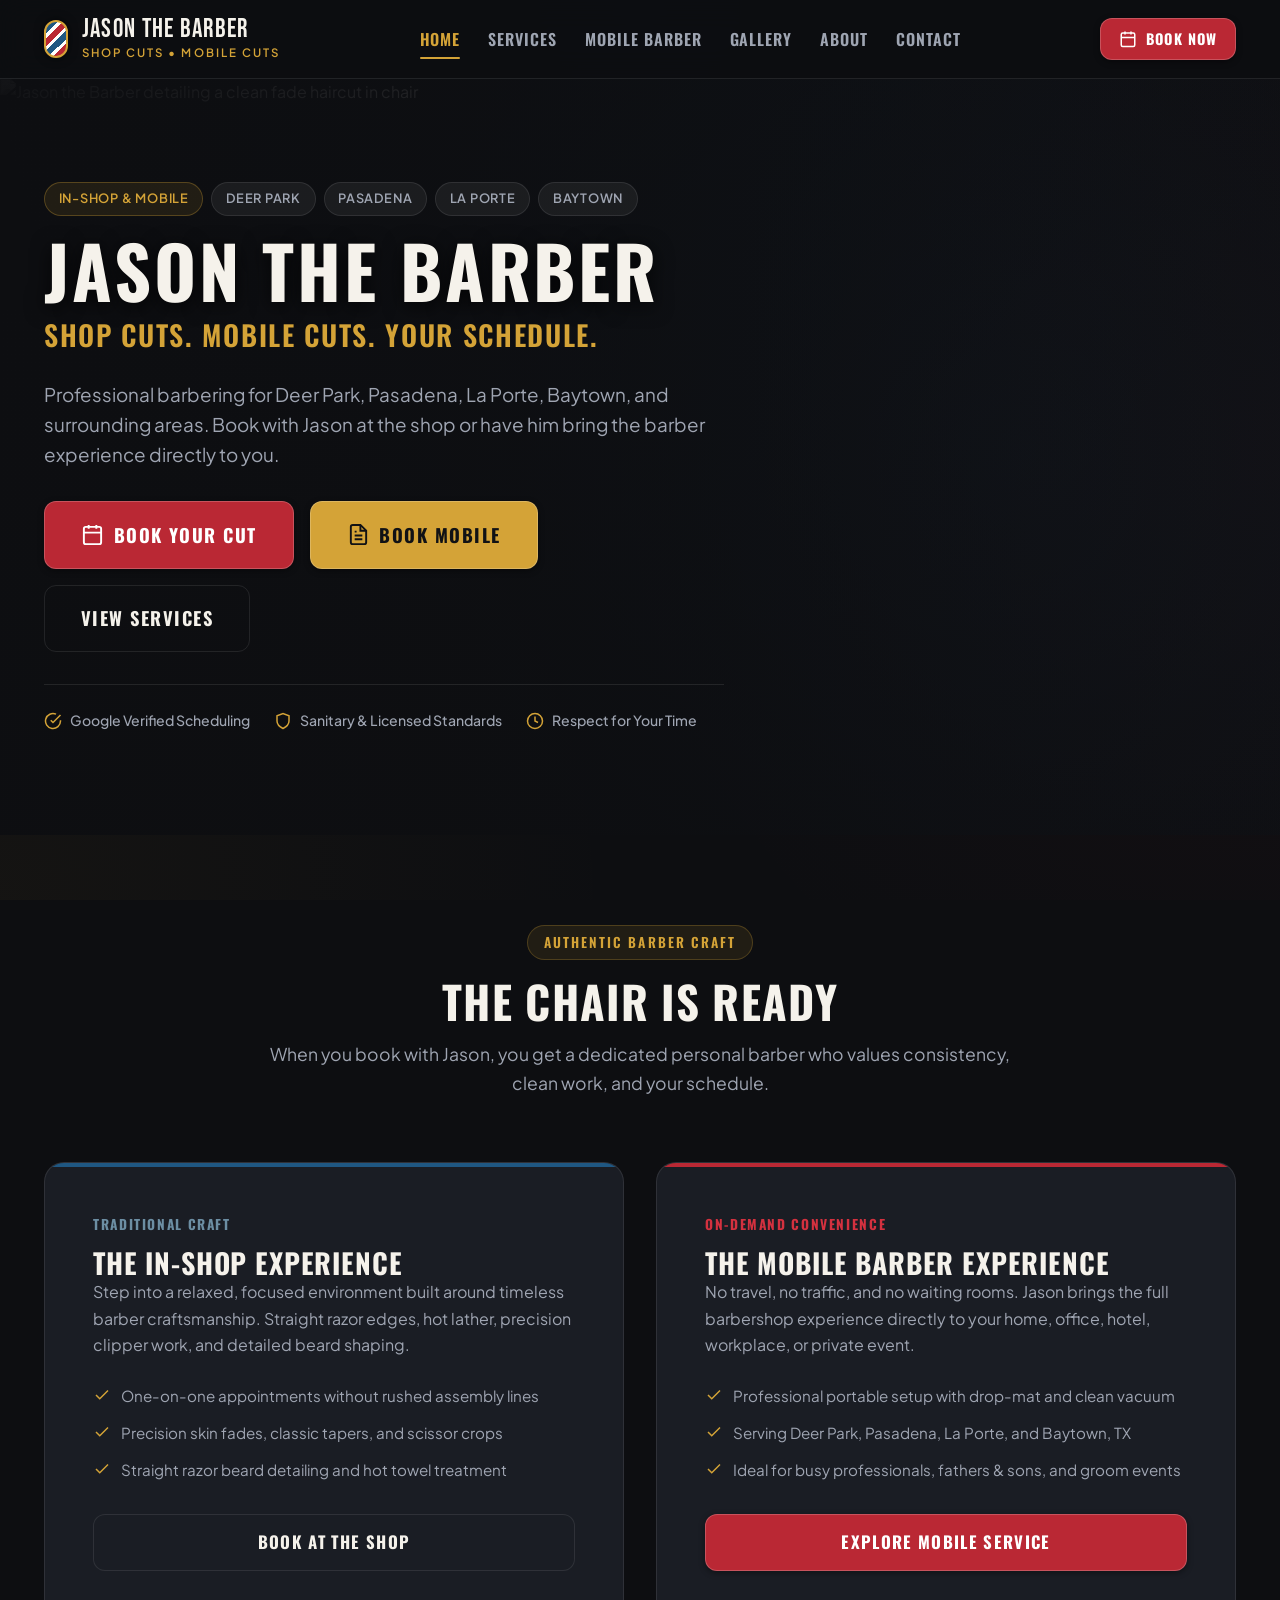
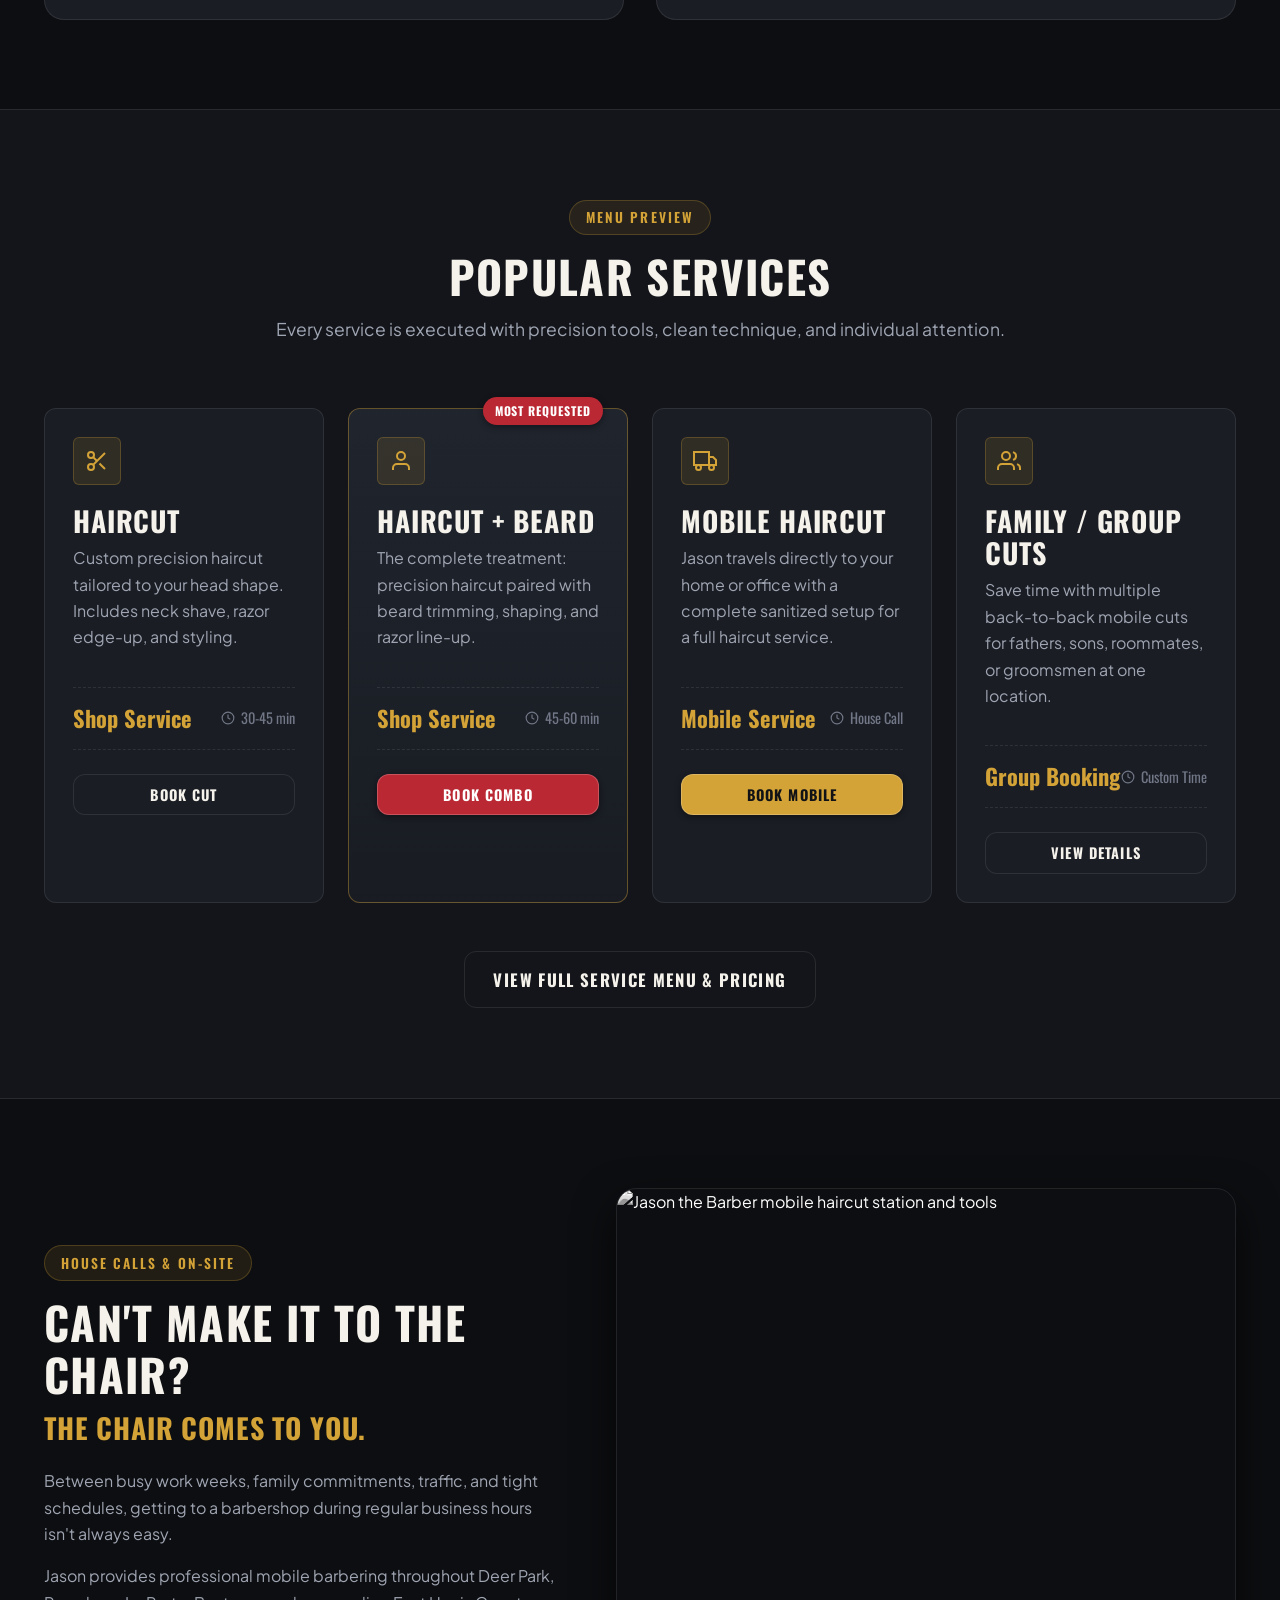
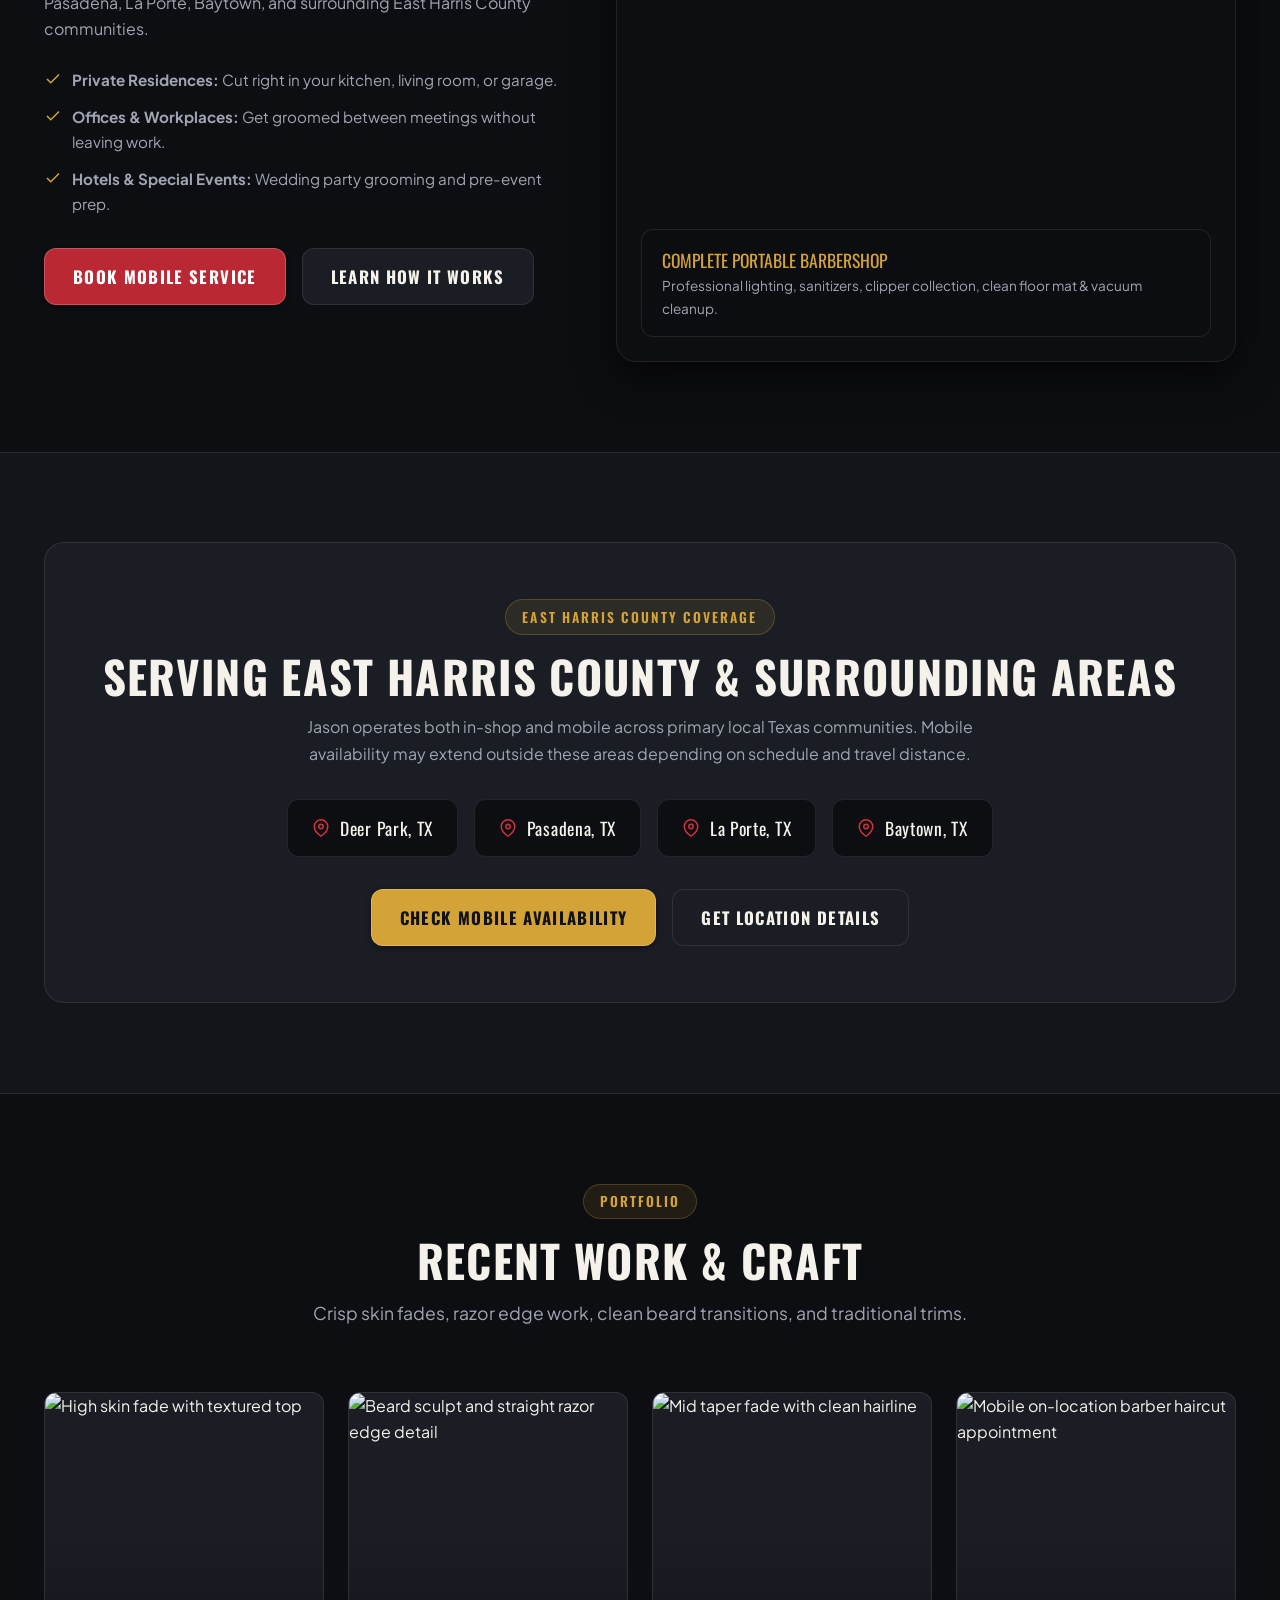
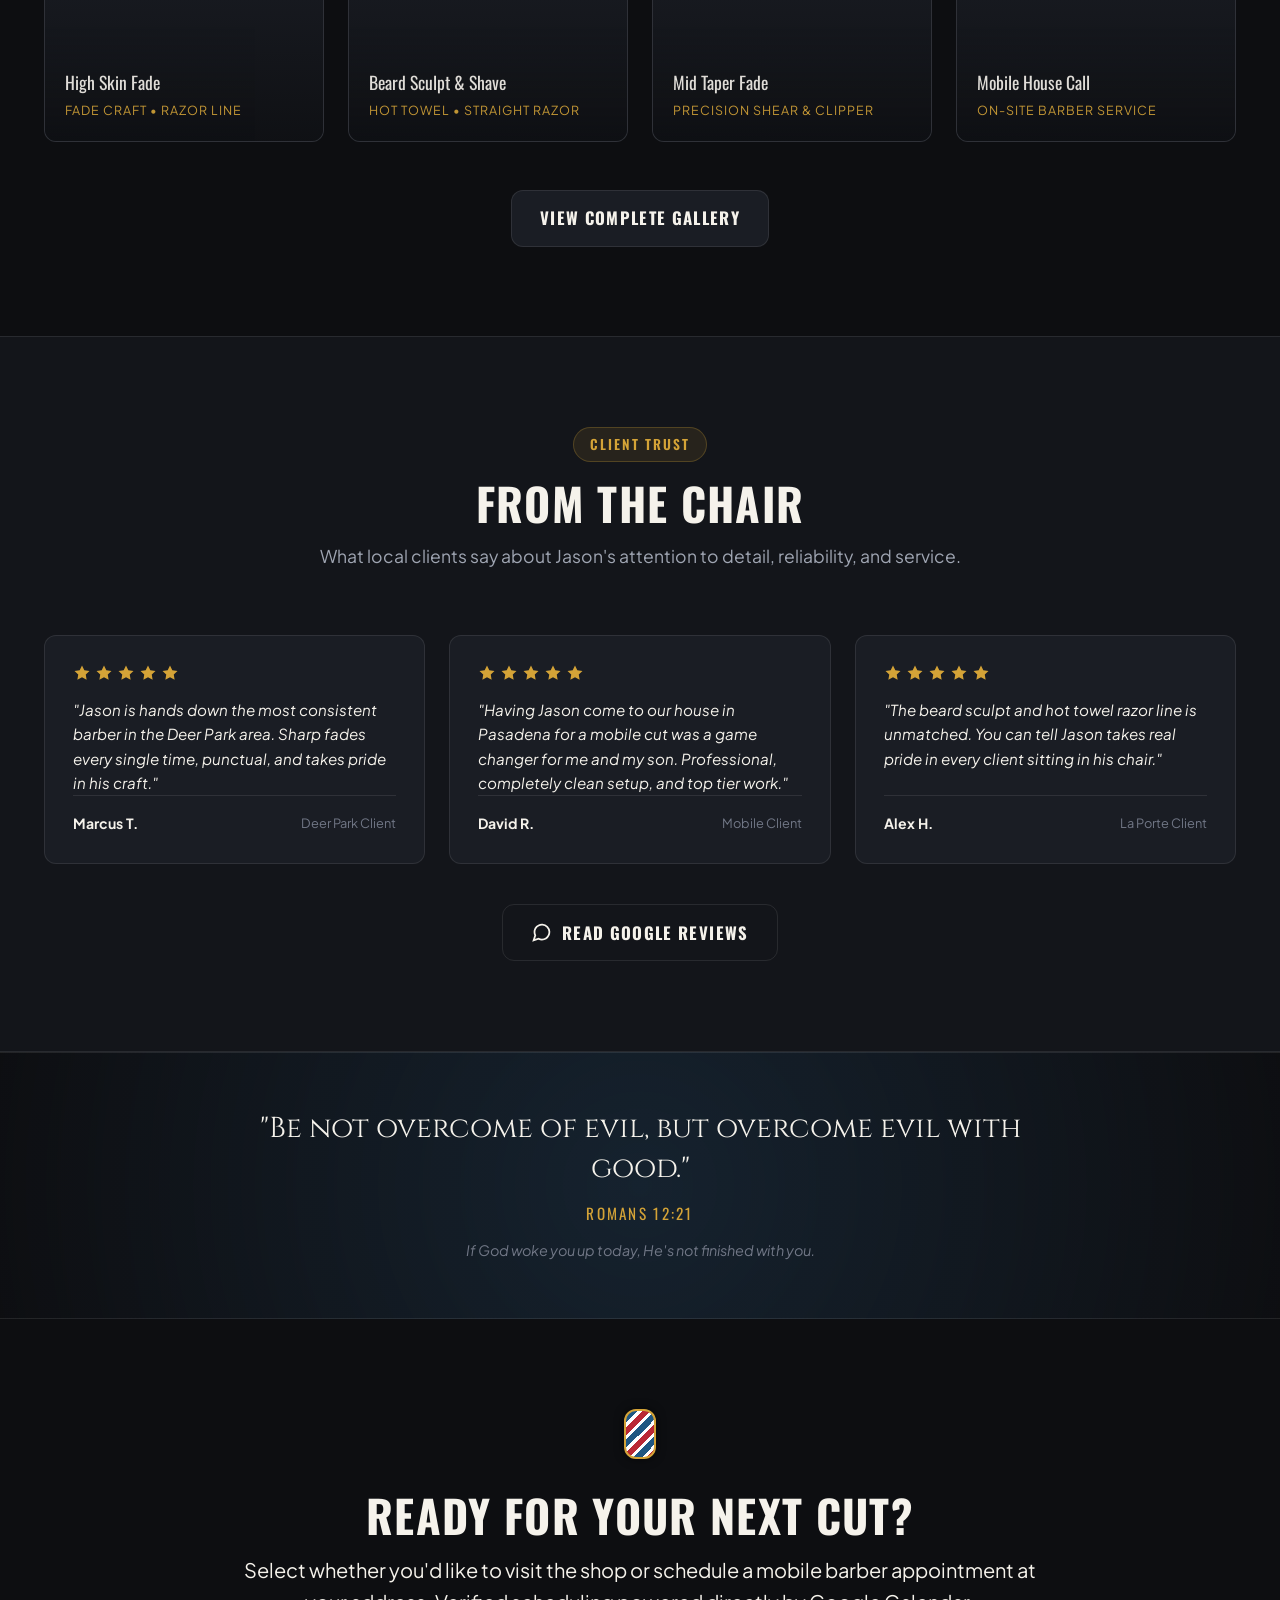
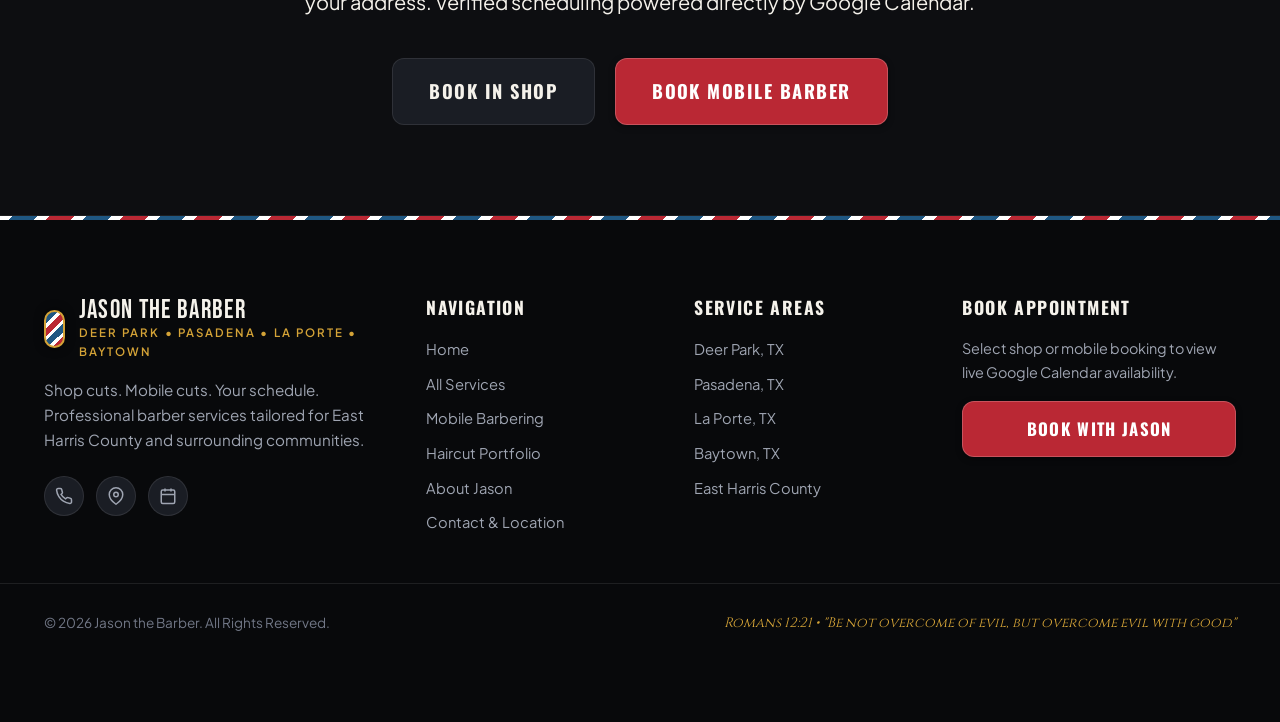
==== index.html @ 331e434e "feat: initialize project structure - Set up React with Vite and TypeScript - Add Tailwind CSS integr" ====
<!DOCTYPE html>
<html lang="en">
<head>
  <meta charset="UTF-8">
  <meta name="viewport" content="width=device-width, initial-scale=1.0">
  <title>Jason the Barber | Shop Cuts & Mobile Barber in Deer Park, Pasadena, La Porte & Baytown TX</title>
  <meta name="description" content="Professional shop cuts and mobile barber house calls by Jason the Barber. Serving Deer Park, Pasadena, La Porte, Baytown, and East Harris County. Book directly via Google Calendar.">
  <link rel="canonical" href="https://jasonthebarbertx.com/">
  
  <!-- Open Graph / Social -->
  <meta property="og:type" content="website">
  <meta property="og:url" content="https://jasonthebarbertx.com/">
  <meta property="og:title" content="Jason the Barber | Shop Cuts & Mobile Barber Services">
  <meta property="og:description" content="Professional in-shop and mobile barber services for Deer Park, Pasadena, La Porte, and Baytown, Texas. Book your cut today.">
  <meta property="og:image" content="https://images.unsplash.com/photo-1503951914875-452162b0f3f1?q=80&w=1200&auto=format&fit=crop">
  <meta name="twitter:card" content="summary_large_image">

  <!-- Google Fonts -->
  <link rel="preconnect" href="https://fonts.googleapis.com">
  <link rel="preconnect" href="https://fonts.gstatic.com" crossorigin>
  <link href="https://fonts.googleapis.com/css2?family=Bebas+Neue&family=Cinzel:wght@500;700&family=Oswald:wght@500;600;700&family=Plus+Jakarta+Sans:wght@400;500;600;700&display=swap" rel="stylesheet">
  
  <!-- Stylesheets -->
  <link rel="stylesheet" href="./assets/css/styles.css">

  <!-- Schema.org Structured Data -->
  <script type="application/ld+json">
  {
    "@context": "https://schema.org",
    "@type": "HairSalon",
    "name": "Jason the Barber",
    "image": "https://images.unsplash.com/photo-1503951914875-452162b0f3f1?q=80&w=1200&auto=format&fit=crop",
    "description": "Professional in-shop and mobile barber services for Deer Park, Pasadena, La Porte, Baytown, and surrounding East Harris County areas.",
    "priceRange": "$$",
    "areaServed": [
      {
        "@type": "City",
        "name": "Deer Park",
        "sameAs": "https://en.wikipedia.org/wiki/Deer_Park,_Texas"
      },
      {
        "@type": "City",
        "name": "Pasadena",
        "sameAs": "https://en.wikipedia.org/wiki/Pasadena,_Texas"
      },
      {
        "@type": "City",
        "name": "La Porte",
        "sameAs": "https://en.wikipedia.org/wiki/La_Porte,_Texas"
      },
      {
        "@type": "City",
        "name": "Baytown",
        "sameAs": "https://en.wikipedia.org/wiki/Baytown,_Texas"
      }
    ],
    "hasOfferCatalog": {
      "@type": "OfferCatalog",
      "name": "Barber Services",
      "itemListElement": [
        {
          "@type": "Offer",
          "itemOffered": {
            "@type": "Service",
            "name": "Men's Haircut",
            "description": "Custom precision haircut, razor edge-up, and styling."
          }
        },
        {
          "@type": "Offer",
          "itemOffered": {
            "@type": "Service",
            "name": "Haircut and Beard Sculpt",
            "description": "Full haircut combined with precision beard shaping and hot towel razor finish."
          }
        },
        {
          "@type": "Offer",
          "itemOffered": {
            "@type": "Service",
            "name": "Mobile Barber House Call",
            "description": "Full-service on-location barber service at your home, office, hotel, or workplace in Deer Park, Pasadena, La Porte, or Baytown."
          }
        }
      ]
    }
  }
  </script>
</head>
<body>

  <!-- Site Header -->
  <header class="site-header" id="siteHeader">
    <div class="container nav-container">
      <a href="./" class="brand-logo" id="homeBrandLogo">
        <div class="barber-pole-icon" aria-hidden="true"></div>
        <div class="brand-logo-text">
          <span class="brand-name">JASON THE BARBER</span>
          <span class="brand-tagline">SHOP CUTS • MOBILE CUTS</span>
        </div>
      </a>

      <nav class="nav-menu" aria-label="Main Navigation">
        <a href="./" class="nav-link active">Home</a>
        <a href="./services/" class="nav-link">Services</a>
        <a href="./mobile-barber/" class="nav-link">Mobile Barber</a>
        <a href="./gallery/" class="nav-link">Gallery</a>
        <a href="./about/" class="nav-link">About</a>
        <a href="./contact/" class="nav-link">Contact</a>
      </nav>

      <div class="nav-actions">
        <a href="./book/" class="btn btn-primary btn-sm btn-header-cta" id="headerBookNavBtn">
          <svg class="btn-icon" viewBox="0 0 24 24" fill="none" stroke="currentColor" stroke-width="2"><rect x="3" y="4" width="18" height="18" rx="2" ry="2"></rect><line x1="16" y1="2" x2="16" y2="6"></line><line x1="8" y1="2" x2="8" y2="6"></line><line x1="3" y1="10" x2="21" y2="10"></line></svg>
          BOOK NOW
        </a>
        <button class="mobile-menu-toggle" id="mobileMenuToggle" aria-label="Toggle navigation menu" aria-expanded="false">
          <svg viewBox="0 0 24 24" fill="none" stroke="currentColor" stroke-width="2"><line x1="3" y1="12" x2="21" y2="12"></line><line x1="3" y1="6" x2="21" y2="6"></line><line x1="3" y1="18" x2="21" y2="18"></line></svg>
        </button>
      </div>
    </div>
  </header>

  <!-- Mobile Drawer -->
  <div class="mobile-nav-drawer" id="mobileNavDrawer" aria-label="Mobile Navigation">
    <a href="./" class="mobile-nav-link active">Home</a>
    <a href="./services/" class="mobile-nav-link">Services</a>
    <a href="./mobile-barber/" class="mobile-nav-link">Mobile Barber</a>
    <a href="./gallery/" class="mobile-nav-link">Gallery</a>
    <a href="./about/" class="mobile-nav-link">About</a>
    <a href="./contact/" class="mobile-nav-link">Contact</a>
    <div style="margin-top: 1.5rem; display: flex; flex-direction: column; gap: 0.75rem;">
      <a href="./book/" class="btn btn-primary btn-block">BOOK SHOP CUT</a>
      <a href="./book/#mobile" class="btn btn-gold btn-block">BOOK MOBILE BARBER</a>
    </div>
  </div>

  <!-- Sticky Mobile Conversion Bar -->
  <div class="mobile-conversion-bar" id="mobileConversionBar" aria-label="Quick Actions">
    <div class="mobile-conversion-grid">
      <a href="./contact/" class="mobile-bar-btn" id="mobileBarCallBtn">
        <svg viewBox="0 0 24 24" fill="none" stroke="currentColor" stroke-width="2"><path d="M22 16.92v3a2 2 0 0 1-2.18 2 19.79 19.79 0 0 1-8.63-3.07 19.5 19.5 0 0 1-6-6 19.79 19.79 0 0 1-3.07-8.67A2 2 0 0 1 4.11 2h3a2 2 0 0 1 2 1.72 12.84 12.84 0 0 0 .7 2.81 2 2 0 0 1-.45 2.11L8.09 9.91a16 16 0 0 0 6 6l1.27-1.27a2 2 0 0 1 2.11-.45 12.84 12.84 0 0 0 2.81.7A2 2 0 0 1 22 16.92z"></path></svg>
        CALL
      </a>
      <a href="./contact/#directions" class="mobile-bar-btn" id="mobileBarDirectionsBtn">
        <svg viewBox="0 0 24 24" fill="none" stroke="currentColor" stroke-width="2"><polygon points="3 11 22 2 13 21 11 13 3 11"></polygon></svg>
        DIRECTIONS
      </a>
      <a href="./book/" class="mobile-bar-btn btn-book-action" id="mobileBarBookBtn">
        <svg viewBox="0 0 24 24" fill="none" stroke="currentColor" stroke-width="2"><rect x="3" y="4" width="18" height="18" rx="2" ry="2"></rect><line x1="16" y1="2" x2="16" y2="6"></line><line x1="8" y1="2" x2="8" y2="6"></line><line x1="3" y1="10" x2="21" y2="10"></line></svg>
        BOOK NOW
      </a>
    </div>
  </div>

  <main>
    <!-- Hero Section -->
    <section class="hero" id="heroSection">
      <div class="hero-bg-overlay"></div>
      <img src="https://images.unsplash.com/photo-1503951914875-452162b0f3f1?q=80&w=1600&auto=format&fit=crop" 
           alt="Jason the Barber detailing a clean fade haircut in chair" 
           class="hero-bg-image"
           referrerPolicy="no-referrer">
      
      <div class="container">
        <div class="hero-content">
          <div class="hero-service-tags">
            <span class="hero-pill highlight">In-Shop & Mobile</span>
            <span class="hero-pill">Deer Park</span>
            <span class="hero-pill">Pasadena</span>
            <span class="hero-pill">La Porte</span>
            <span class="hero-pill">Baytown</span>
          </div>

          <h1 class="hero-title">JASON THE BARBER</h1>
          <div class="hero-subtitle">Shop Cuts. Mobile Cuts. Your Schedule.</div>
          
          <p class="hero-body">
            Professional barbering for Deer Park, Pasadena, La Porte, Baytown, and surrounding areas. Book with Jason at the shop or have him bring the barber experience directly to you.
          </p>

          <div class="hero-actions">
            <a href="./book/" class="btn btn-primary btn-lg" id="heroPrimaryBookBtn">
              <svg class="btn-icon" viewBox="0 0 24 24" fill="none" stroke="currentColor" stroke-width="2"><rect x="3" y="4" width="18" height="18" rx="2" ry="2"></rect><line x1="16" y1="2" x2="16" y2="6"></line><line x1="8" y1="2" x2="8" y2="6"></line><line x1="3" y1="10" x2="21" y2="10"></line></svg>
              BOOK YOUR CUT
            </a>
            <a href="./book/#mobile" class="btn btn-gold btn-lg" id="heroMobileBookBtn">
              <svg class="btn-icon" viewBox="0 0 24 24" fill="none" stroke="currentColor" stroke-width="2"><path d="M14 2H6a2 2 0 0 0-2 2v16a2 2 0 0 0 2 2h12a2 2 0 0 0 2-2V8z"></path><polyline points="14 2 14 8 20 8"></polyline><line x1="16" y1="13" x2="8" y2="13"></line><line x1="16" y1="17" x2="8" y2="17"></line><polyline points="10 9 9 9 8 9"></polyline></svg>
              BOOK MOBILE
            </a>
            <a href="./services/" class="btn btn-outline btn-lg" id="heroViewServicesBtn">
              VIEW SERVICES
            </a>
          </div>

          <div class="hero-trust-points">
            <div class="trust-item">
              <svg viewBox="0 0 24 24" fill="none" stroke="currentColor" stroke-width="2"><path d="M22 11.08V12a10 10 0 1 1-5.93-9.14"></path><polyline points="22 4 12 14.01 9 11.01"></polyline></svg>
              <span>Google Verified Scheduling</span>
            </div>
            <div class="trust-item">
              <svg viewBox="0 0 24 24" fill="none" stroke="currentColor" stroke-width="2"><path d="M12 22s8-4 8-10V5l-8-3-8 3v7c0 6 8 10 8 10z"></path></svg>
              <span>Sanitary & Licensed Standards</span>
            </div>
            <div class="trust-item">
              <svg viewBox="0 0 24 24" fill="none" stroke="currentColor" stroke-width="2"><circle cx="12" cy="12" r="10"></circle><polyline points="12 6 12 12 16 14"></polyline></svg>
              <span>Respect for Your Time</span>
            </div>
          </div>
        </div>
      </div>
    </section>

    <!-- Intro: The Chair Is Ready -->
    <section class="section" id="introSection">
      <div class="container">
        <div class="section-header">
          <div class="section-badge">Authentic Barber Craft</div>
          <h2>THE CHAIR IS READY</h2>
          <p class="section-subtitle">
            When you book with Jason, you get a dedicated personal barber who values consistency, clean work, and your schedule.
          </p>
        </div>

        <div class="dual-feature-grid">
          <!-- Shop Box -->
          <div class="feature-box shop-box" id="shopExperienceCard">
            <div>
              <span class="feature-tag">Traditional Craft</span>
              <h3>THE IN-SHOP EXPERIENCE</h3>
              <p>
                Step into a relaxed, focused environment built around timeless barber craftsmanship. Straight razor edges, hot lather, precision clipper work, and detailed beard shaping.
              </p>
              <div class="feature-list">
                <div class="feature-list-item">
                  <svg viewBox="0 0 24 24" fill="none" stroke="currentColor" stroke-width="2"><polyline points="20 6 9 17 4 12"></polyline></svg>
                  <span>One-on-one appointments without rushed assembly lines</span>
                </div>
                <div class="feature-list-item">
                  <svg viewBox="0 0 24 24" fill="none" stroke="currentColor" stroke-width="2"><polyline points="20 6 9 17 4 12"></polyline></svg>
                  <span>Precision skin fades, classic tapers, and scissor crops</span>
                </div>
                <div class="feature-list-item">
                  <svg viewBox="0 0 24 24" fill="none" stroke="currentColor" stroke-width="2"><polyline points="20 6 9 17 4 12"></polyline></svg>
                  <span>Straight razor beard detailing and hot towel treatment</span>
                </div>
              </div>
            </div>
            <a href="./book/#shop" class="btn btn-secondary btn-block">BOOK AT THE SHOP</a>
          </div>

          <!-- Mobile Box -->
          <div class="feature-box mobile-box" id="mobileExperienceCard">
            <div>
              <span class="feature-tag">On-Demand Convenience</span>
              <h3>THE MOBILE BARBER EXPERIENCE</h3>
              <p>
                No travel, no traffic, and no waiting rooms. Jason brings the full barbershop experience directly to your home, office, hotel, workplace, or private event.
              </p>
              <div class="feature-list">
                <div class="feature-list-item">
                  <svg viewBox="0 0 24 24" fill="none" stroke="currentColor" stroke-width="2"><polyline points="20 6 9 17 4 12"></polyline></svg>
                  <span>Professional portable setup with drop-mat and clean vacuum</span>
                </div>
                <div class="feature-list-item">
                  <svg viewBox="0 0 24 24" fill="none" stroke="currentColor" stroke-width="2"><polyline points="20 6 9 17 4 12"></polyline></svg>
                  <span>Serving Deer Park, Pasadena, La Porte, and Baytown, TX</span>
                </div>
                <div class="feature-list-item">
                  <svg viewBox="0 0 24 24" fill="none" stroke="currentColor" stroke-width="2"><polyline points="20 6 9 17 4 12"></polyline></svg>
                  <span>Ideal for busy professionals, fathers & sons, and groom events</span>
                </div>
              </div>
            </div>
            <a href="./mobile-barber/" class="btn btn-primary btn-block">EXPLORE MOBILE SERVICE</a>
          </div>
        </div>
      </div>
    </section>

    <!-- Service Preview -->
    <section class="section section-alt" id="servicesPreviewSection">
      <div class="container">
        <div class="section-header">
          <div class="section-badge">Menu Preview</div>
          <h2>POPULAR SERVICES</h2>
          <p class="section-subtitle">
            Every service is executed with precision tools, clean technique, and individual attention.
          </p>
        </div>

        <div class="grid-4">
          <!-- Haircut -->
          <div class="card" id="cardHaircut">
            <div class="card-icon">
              <svg viewBox="0 0 24 24" fill="none" stroke="currentColor" stroke-width="2"><circle cx="6" cy="6" r="3"></circle><circle cx="6" cy="18" r="3"></circle><line x1="20" y1="4" x2="8.12" y2="15.88"></line><line x1="14.47" y1="14.48" x2="20" y2="20"></line><line x1="8.12" y1="8.12" x2="12" y2="12"></line></svg>
            </div>
            <h3 class="card-title">Haircut</h3>
            <p>Custom precision haircut tailored to your head shape. Includes neck shave, razor edge-up, and styling.</p>
            <div class="card-meta">
              <span class="card-price">Shop Service</span>
              <span class="card-duration">
                <svg viewBox="0 0 24 24" fill="none" stroke="currentColor" stroke-width="2"><circle cx="12" cy="12" r="10"></circle><polyline points="12 6 12 12 16 14"></polyline></svg>
                30-45 min
              </span>
            </div>
            <a href="./book/#shop" class="btn btn-secondary btn-sm btn-block">BOOK CUT</a>
          </div>

          <!-- Haircut + Beard -->
          <div class="card card-highlight" id="cardHaircutBeard">
            <div class="card-badge">Most Requested</div>
            <div class="card-icon">
              <svg viewBox="0 0 24 24" fill="none" stroke="currentColor" stroke-width="2"><path d="M20 21v-2a4 4 0 0 0-4-4H8a4 4 0 0 0-4 4v2"></path><circle cx="12" cy="7" r="4"></circle></svg>
            </div>
            <h3 class="card-title">Haircut + Beard</h3>
            <p>The complete treatment: precision haircut paired with beard trimming, shaping, and razor line-up.</p>
            <div class="card-meta">
              <span class="card-price">Shop Service</span>
              <span class="card-duration">
                <svg viewBox="0 0 24 24" fill="none" stroke="currentColor" stroke-width="2"><circle cx="12" cy="12" r="10"></circle><polyline points="12 6 12 12 16 14"></polyline></svg>
                45-60 min
              </span>
            </div>
            <a href="./book/#shop" class="btn btn-primary btn-sm btn-block">BOOK COMBO</a>
          </div>

          <!-- Mobile Haircut -->
          <div class="card" id="cardMobileCut">
            <div class="card-icon">
              <svg viewBox="0 0 24 24" fill="none" stroke="currentColor" stroke-width="2"><rect x="1" y="3" width="15" height="13"></rect><polygon points="16 8 20 8 23 11 23 16 16 16 16 8"></polygon><circle cx="5.5" cy="18.5" r="2.5"></circle><circle cx="18.5" cy="18.5" r="2.5"></circle></svg>
            </div>
            <h3 class="card-title">Mobile Haircut</h3>
            <p>Jason travels directly to your home or office with a complete sanitized setup for a full haircut service.</p>
            <div class="card-meta">
              <span class="card-price">Mobile Service</span>
              <span class="card-duration">
                <svg viewBox="0 0 24 24" fill="none" stroke="currentColor" stroke-width="2"><circle cx="12" cy="12" r="10"></circle><polyline points="12 6 12 12 16 14"></polyline></svg>
                House Call
              </span>
            </div>
            <a href="./book/#mobile" class="btn btn-gold btn-sm btn-block">BOOK MOBILE</a>
          </div>

          <!-- Mobile Combo / Group -->
          <div class="card" id="cardMobileCombo">
            <div class="card-icon">
              <svg viewBox="0 0 24 24" fill="none" stroke="currentColor" stroke-width="2"><path d="M17 21v-2a4 4 0 0 0-4-4H5a4 4 0 0 0-4 4v2"></path><circle cx="9" cy="7" r="4"></circle><path d="M23 21v-2a4 4 0 0 0-3-3.87"></path><path d="M16 3.13a4 4 0 0 1 0 7.75"></path></svg>
            </div>
            <h3 class="card-title">Family / Group Cuts</h3>
            <p>Save time with multiple back-to-back mobile cuts for fathers, sons, roommates, or groomsmen at one location.</p>
            <div class="card-meta">
              <span class="card-price">Group Booking</span>
              <span class="card-duration">
                <svg viewBox="0 0 24 24" fill="none" stroke="currentColor" stroke-width="2"><circle cx="12" cy="12" r="10"></circle><polyline points="12 6 12 12 16 14"></polyline></svg>
                Custom Time
              </span>
            </div>
            <a href="./services/#mobile" class="btn btn-secondary btn-sm btn-block">VIEW DETAILS</a>
          </div>
        </div>

        <div style="text-align: center; margin-top: 3rem;">
          <a href="./services/" class="btn btn-outline">VIEW FULL SERVICE MENU & PRICING</a>
        </div>
      </div>
    </section>

    <!-- Mobile Barber Highlight Section -->
    <section class="section" id="mobileFeatureSection">
      <div class="container">
        <div class="about-grid">
          <div>
            <div class="section-badge">House Calls & On-Site</div>
            <h2>CAN'T MAKE IT TO THE CHAIR?</h2>
            <h3 class="text-gold" style="margin-bottom: 1.5rem;">THE CHAIR COMES TO YOU.</h3>
            <p>
              Between busy work weeks, family commitments, traffic, and tight schedules, getting to a barbershop during regular business hours isn't always easy.
            </p>
            <p>
              Jason provides professional mobile barbering throughout Deer Park, Pasadena, La Porte, Baytown, and surrounding East Harris County communities.
            </p>
            
            <div class="feature-list" style="margin: 1.5rem 0 2rem 0;">
              <div class="feature-list-item">
                <svg viewBox="0 0 24 24" fill="none" stroke="currentColor" stroke-width="2"><polyline points="20 6 9 17 4 12"></polyline></svg>
                <span><strong>Private Residences:</strong> Cut right in your kitchen, living room, or garage.</span>
              </div>
              <div class="feature-list-item">
                <svg viewBox="0 0 24 24" fill="none" stroke="currentColor" stroke-width="2"><polyline points="20 6 9 17 4 12"></polyline></svg>
                <span><strong>Offices & Workplaces:</strong> Get groomed between meetings without leaving work.</span>
              </div>
              <div class="feature-list-item">
                <svg viewBox="0 0 24 24" fill="none" stroke="currentColor" stroke-width="2"><polyline points="20 6 9 17 4 12"></polyline></svg>
                <span><strong>Hotels & Special Events:</strong> Wedding party grooming and pre-event prep.</span>
              </div>
            </div>

            <div style="display: flex; gap: 1rem; flex-wrap: wrap;">
              <a href="./book/#mobile" class="btn btn-primary" id="mobileSectionBookBtn">BOOK MOBILE SERVICE</a>
              <a href="./mobile-barber/" class="btn btn-secondary" id="mobileSectionLearnBtn">LEARN HOW IT WORKS</a>
            </div>
          </div>

          <div class="about-portrait-wrap">
            <img src="https://images.unsplash.com/photo-1599351431202-1e0f0137899a?q=80&w=1000&auto=format&fit=crop" 
                 alt="Jason the Barber mobile haircut station and tools" 
                 class="about-portrait"
                 referrerPolicy="no-referrer">
            <div class="about-portrait-badge">
              <div style="font-family: var(--font-heading); font-size: 1.1rem; color: var(--color-gold);">
                COMPLETE PORTABLE BARBERSHOP
              </div>
              <div style="font-size: 0.85rem; color: var(--color-text-muted);">
                Professional lighting, sanitizers, clipper collection, clean floor mat & vacuum cleanup.
              </div>
            </div>
          </div>
        </div>
      </div>
    </section>

    <!-- Service Area Section -->
    <section class="section section-alt" id="serviceAreaSection">
      <div class="container">
        <div class="service-area-box">
          <div class="section-badge">East Harris County Coverage</div>
          <h2>SERVING EAST HARRIS COUNTY & SURROUNDING AREAS</h2>
          <p style="max-width: 700px; margin: 0 auto 1.5rem auto;">
            Jason operates both in-shop and mobile across primary local Texas communities. Mobile availability may extend outside these areas depending on schedule and travel distance.
          </p>

          <div class="cities-pills-grid">
            <a href="./mobile-barber/#deer-park" class="city-pill" id="cityDeerPark">
              <svg viewBox="0 0 24 24" fill="none" stroke="currentColor" stroke-width="2"><path d="M21 10c0 7-9 13-9 13s-9-6-9-13a9 9 0 0 1 18 0z"></path><circle cx="12" cy="10" r="3"></circle></svg>
              <span>Deer Park, TX</span>
            </a>
            <a href="./mobile-barber/#pasadena" class="city-pill" id="cityPasadena">
              <svg viewBox="0 0 24 24" fill="none" stroke="currentColor" stroke-width="2"><path d="M21 10c0 7-9 13-9 13s-9-6-9-13a9 9 0 0 1 18 0z"></path><circle cx="12" cy="10" r="3"></circle></svg>
              <span>Pasadena, TX</span>
            </a>
            <a href="./mobile-barber/#la-porte" class="city-pill" id="cityLaPorte">
              <svg viewBox="0 0 24 24" fill="none" stroke="currentColor" stroke-width="2"><path d="M21 10c0 7-9 13-9 13s-9-6-9-13a9 9 0 0 1 18 0z"></path><circle cx="12" cy="10" r="3"></circle></svg>
              <span>La Porte, TX</span>
            </a>
            <a href="./mobile-barber/#baytown" class="city-pill" id="cityBaytown">
              <svg viewBox="0 0 24 24" fill="none" stroke="currentColor" stroke-width="2"><path d="M21 10c0 7-9 13-9 13s-9-6-9-13a9 9 0 0 1 18 0z"></path><circle cx="12" cy="10" r="3"></circle></svg>
              <span>Baytown, TX</span>
            </a>
          </div>

          <div style="display: flex; gap: 1rem; justify-content: center; flex-wrap: wrap;">
            <a href="./mobile-barber/" class="btn btn-gold" id="checkAvailabilityBtn">CHECK MOBILE AVAILABILITY</a>
            <a href="./contact/" class="btn btn-secondary" id="contactAreaBtn">GET LOCATION DETAILS</a>
          </div>
        </div>
      </div>
    </section>

    <!-- Work Gallery Preview -->
    <section class="section" id="galleryPreviewSection">
      <div class="container">
        <div class="section-header">
          <div class="section-badge">Portfolio</div>
          <h2>RECENT WORK & CRAFT</h2>
          <p class="section-subtitle">
            Crisp skin fades, razor edge work, clean beard transitions, and traditional trims.
          </p>
        </div>

        <div class="gallery-grid">
          <div class="gallery-item" data-category="fade">
            <img src="https://images.unsplash.com/photo-1622286342621-4bd786c2447c?q=80&w=800&auto=format&fit=crop" 
                 alt="High skin fade with textured top" 
                 class="gallery-image"
                 loading="lazy"
                 referrerPolicy="no-referrer">
            <div class="gallery-caption-overlay">
              <div class="gallery-caption-title">High Skin Fade</div>
              <div class="gallery-caption-tag">Fade Craft • Razor Line</div>
            </div>
          </div>

          <div class="gallery-item" data-category="beard">
            <img src="https://images.unsplash.com/photo-1517832606589-7629c33971a6?q=80&w=800&auto=format&fit=crop" 
                 alt="Beard sculpt and straight razor edge detail" 
                 class="gallery-image"
                 loading="lazy"
                 referrerPolicy="no-referrer">
            <div class="gallery-caption-overlay">
              <div class="gallery-caption-title">Beard Sculpt & Shave</div>
              <div class="gallery-caption-tag">Hot Towel • Straight Razor</div>
            </div>
          </div>

          <div class="gallery-item" data-category="fade">
            <img src="https://images.unsplash.com/photo-1503951914875-452162b0f3f1?q=80&w=800&auto=format&fit=crop" 
                 alt="Mid taper fade with clean hairline" 
                 class="gallery-image"
                 loading="lazy"
                 referrerPolicy="no-referrer">
            <div class="gallery-caption-overlay">
              <div class="gallery-caption-title">Mid Taper Fade</div>
              <div class="gallery-caption-tag">Precision Shear & Clipper</div>
            </div>
          </div>

          <div class="gallery-item" data-category="mobile">
            <img src="https://images.unsplash.com/photo-1585747860715-2ba37e788b70?q=80&w=800&auto=format&fit=crop" 
                 alt="Mobile on-location barber haircut appointment" 
                 class="gallery-image"
                 loading="lazy"
                 referrerPolicy="no-referrer">
            <div class="gallery-caption-overlay">
              <div class="gallery-caption-title">Mobile House Call</div>
              <div class="gallery-caption-tag">On-Site Barber Service</div>
            </div>
          </div>
        </div>

        <div style="text-align: center; margin-top: 3rem;">
          <a href="./gallery/" class="btn btn-secondary">VIEW COMPLETE GALLERY</a>
        </div>
      </div>
    </section>

    <!-- Reviews: From the Chair -->
    <section class="section section-alt" id="reviewsSection">
      <div class="container">
        <div class="section-header">
          <div class="section-badge">Client Trust</div>
          <h2>FROM THE CHAIR</h2>
          <p class="section-subtitle">
            What local clients say about Jason's attention to detail, reliability, and service.
          </p>
        </div>

        <div class="reviews-grid">
          <div class="review-card">
            <div>
              <div class="review-stars">
                <svg viewBox="0 0 24 24"><polygon points="12 2 15.09 8.26 22 9.27 17 14.14 18.18 21.02 12 17.77 5.82 21.02 7 14.14 2 9.27 8.91 8.26 12 2"></polygon></svg>
                <svg viewBox="0 0 24 24"><polygon points="12 2 15.09 8.26 22 9.27 17 14.14 18.18 21.02 12 17.77 5.82 21.02 7 14.14 2 9.27 8.91 8.26 12 2"></polygon></svg>
                <svg viewBox="0 0 24 24"><polygon points="12 2 15.09 8.26 22 9.27 17 14.14 18.18 21.02 12 17.77 5.82 21.02 7 14.14 2 9.27 8.91 8.26 12 2"></polygon></svg>
                <svg viewBox="0 0 24 24"><polygon points="12 2 15.09 8.26 22 9.27 17 14.14 18.18 21.02 12 17.77 5.82 21.02 7 14.14 2 9.27 8.91 8.26 12 2"></polygon></svg>
                <svg viewBox="0 0 24 24"><polygon points="12 2 15.09 8.26 22 9.27 17 14.14 18.18 21.02 12 17.77 5.82 21.02 7 14.14 2 9.27 8.91 8.26 12 2"></polygon></svg>
              </div>
              <p class="review-text">
                "Jason is hands down the most consistent barber in the Deer Park area. Sharp fades every single time, punctual, and takes pride in his craft."
              </p>
            </div>
            <div class="review-author">
              <span class="author-name">Marcus T.</span>
              <span class="review-source">Deer Park Client</span>
            </div>
          </div>

          <div class="review-card">
            <div>
              <div class="review-stars">
                <svg viewBox="0 0 24 24"><polygon points="12 2 15.09 8.26 22 9.27 17 14.14 18.18 21.02 12 17.77 5.82 21.02 7 14.14 2 9.27 8.91 8.26 12 2"></polygon></svg>
                <svg viewBox="0 0 24 24"><polygon points="12 2 15.09 8.26 22 9.27 17 14.14 18.18 21.02 12 17.77 5.82 21.02 7 14.14 2 9.27 8.91 8.26 12 2"></polygon></svg>
                <svg viewBox="0 0 24 24"><polygon points="12 2 15.09 8.26 22 9.27 17 14.14 18.18 21.02 12 17.77 5.82 21.02 7 14.14 2 9.27 8.91 8.26 12 2"></polygon></svg>
                <svg viewBox="0 0 24 24"><polygon points="12 2 15.09 8.26 22 9.27 17 14.14 18.18 21.02 12 17.77 5.82 21.02 7 14.14 2 9.27 8.91 8.26 12 2"></polygon></svg>
                <svg viewBox="0 0 24 24"><polygon points="12 2 15.09 8.26 22 9.27 17 14.14 18.18 21.02 12 17.77 5.82 21.02 7 14.14 2 9.27 8.91 8.26 12 2"></polygon></svg>
              </div>
              <p class="review-text">
                "Having Jason come to our house in Pasadena for a mobile cut was a game changer for me and my son. Professional, completely clean setup, and top tier work."
              </p>
            </div>
            <div class="review-author">
              <span class="author-name">David R.</span>
              <span class="review-source">Mobile Client</span>
            </div>
          </div>

          <div class="review-card">
            <div>
              <div class="review-stars">
                <svg viewBox="0 0 24 24"><polygon points="12 2 15.09 8.26 22 9.27 17 14.14 18.18 21.02 12 17.77 5.82 21.02 7 14.14 2 9.27 8.91 8.26 12 2"></polygon></svg>
                <svg viewBox="0 0 24 24"><polygon points="12 2 15.09 8.26 22 9.27 17 14.14 18.18 21.02 12 17.77 5.82 21.02 7 14.14 2 9.27 8.91 8.26 12 2"></polygon></svg>
                <svg viewBox="0 0 24 24"><polygon points="12 2 15.09 8.26 22 9.27 17 14.14 18.18 21.02 12 17.77 5.82 21.02 7 14.14 2 9.27 8.91 8.26 12 2"></polygon></svg>
                <svg viewBox="0 0 24 24"><polygon points="12 2 15.09 8.26 22 9.27 17 14.14 18.18 21.02 12 17.77 5.82 21.02 7 14.14 2 9.27 8.91 8.26 12 2"></polygon></svg>
                <svg viewBox="0 0 24 24"><polygon points="12 2 15.09 8.26 22 9.27 17 14.14 18.18 21.02 12 17.77 5.82 21.02 7 14.14 2 9.27 8.91 8.26 12 2"></polygon></svg>
              </div>
              <p class="review-text">
                "The beard sculpt and hot towel razor line is unmatched. You can tell Jason takes real pride in every client sitting in his chair."
              </p>
            </div>
            <div class="review-author">
              <span class="author-name">Alex H.</span>
              <span class="review-source">La Porte Client</span>
            </div>
          </div>
        </div>

        <div style="text-align: center; margin-top: 2.5rem;">
          <a href="./contact/" class="btn btn-outline" id="readGoogleReviewsBtn">
            <svg class="btn-icon" viewBox="0 0 24 24" fill="none" stroke="currentColor" stroke-width="2"><path d="M21 11.5a8.38 8.38 0 0 1-.9 3.8 8.5 8.5 0 0 1-7.6 4.7 8.38 8.38 0 0 1-3.8-.9L3 21l1.9-5.7a8.38 8.38 0 0 1-.9-3.8 8.5 8.5 0 0 1 4.7-7.6 8.38 8.38 0 0 1 3.8-.9h.5a8.48 8.48 0 0 1 8 8v.5z"></path></svg>
            READ GOOGLE REVIEWS
          </a>
        </div>
      </div>
    </section>

    <!-- Faith Accent Quote Banner -->
    <section class="faith-banner" id="faithBanner">
      <div class="container container-narrow">
        <p class="faith-quote">
          "Be not overcome of evil, but overcome evil with good."
        </p>
        <div class="faith-cite">ROMANS 12:21</div>
        <p style="font-size: 0.9rem; color: var(--color-text-dim); margin-top: 0.75rem; font-style: italic;">
          If God woke you up today, He's not finished with you.
        </p>
      </div>
    </section>

    <!-- Ready to Book CTA -->
    <section class="section" id="readyToBookSection">
      <div class="container container-narrow" style="text-align: center;">
        <div class="barber-pole-icon" style="width: 32px; height: 50px; margin-bottom: 1.5rem;" aria-hidden="true"></div>
        <h2>READY FOR YOUR NEXT CUT?</h2>
        <p class="lead" style="margin-bottom: 2.5rem;">
          Select whether you'd like to visit the shop or schedule a mobile barber appointment at your address. Verified scheduling powered directly by Google Calendar.
        </p>
        <div style="display: flex; gap: 1.25rem; justify-content: center; flex-wrap: wrap;">
          <a href="./book/#shop" class="btn btn-secondary btn-lg" id="bottomBookShopBtn">BOOK IN SHOP</a>
          <a href="./book/#mobile" class="btn btn-primary btn-lg" id="bottomBookMobileBtn">BOOK MOBILE BARBER</a>
        </div>
      </div>
    </section>
  </main>

  <!-- Global Footer -->
  <footer class="site-footer" id="siteFooter">
    <div class="barber-stripe-bar" aria-hidden="true"></div>
    <div class="footer-top">
      <div class="container">
        <div class="footer-grid">
          <div>
            <div class="brand-logo" style="margin-bottom: 1rem;">
              <div class="barber-pole-icon" aria-hidden="true"></div>
              <div class="brand-logo-text">
                <span class="brand-name">JASON THE BARBER</span>
                <span class="brand-tagline">DEER PARK • PASADENA • LA PORTE • BAYTOWN</span>
              </div>
            </div>
            <p class="footer-brand-desc">
              Shop cuts. Mobile cuts. Your schedule. Professional barber services tailored for East Harris County and surrounding communities.
            </p>
            <div class="footer-social-links">
              <a href="./contact/" class="social-link-btn" aria-label="Phone and Contact">
                <svg viewBox="0 0 24 24" fill="none" stroke="currentColor" stroke-width="2"><path d="M22 16.92v3a2 2 0 0 1-2.18 2 19.79 19.79 0 0 1-8.63-3.07 19.5 19.5 0 0 1-6-6 19.79 19.79 0 0 1-3.07-8.67A2 2 0 0 1 4.11 2h3a2 2 0 0 1 2 1.72 12.84 12.84 0 0 0 .7 2.81 2 2 0 0 1-.45 2.11L8.09 9.91a16 16 0 0 0 6 6l1.27-1.27a2 2 0 0 1 2.11-.45 12.84 12.84 0 0 0 2.81.7A2 2 0 0 1 22 16.92z"></path></svg>
              </a>
              <a href="./contact/" class="social-link-btn" aria-label="Location and Maps">
                <svg viewBox="0 0 24 24" fill="none" stroke="currentColor" stroke-width="2"><path d="M21 10c0 7-9 13-9 13s-9-6-9-13a9 9 0 0 1 18 0z"></path><circle cx="12" cy="10" r="3"></circle></svg>
              </a>
              <a href="./book/" class="social-link-btn" aria-label="Book Google Calendar Appointment">
                <svg viewBox="0 0 24 24" fill="none" stroke="currentColor" stroke-width="2"><rect x="3" y="4" width="18" height="18" rx="2" ry="2"></rect><line x1="16" y1="2" x2="16" y2="6"></line><line x1="8" y1="2" x2="8" y2="6"></line><line x1="3" y1="10" x2="21" y2="10"></line></svg>
              </a>
            </div>
          </div>

          <div>
            <h4 class="footer-heading">Navigation</h4>
            <div class="footer-links">
              <a href="./">Home</a>
              <a href="./services/">All Services</a>
              <a href="./mobile-barber/">Mobile Barbering</a>
              <a href="./gallery/">Haircut Portfolio</a>
              <a href="./about/">About Jason</a>
              <a href="./contact/">Contact & Location</a>
            </div>
          </div>

          <div>
            <h4 class="footer-heading">Service Areas</h4>
            <div class="footer-links">
              <a href="./mobile-barber/#deer-park">Deer Park, TX</a>
              <a href="./mobile-barber/#pasadena">Pasadena, TX</a>
              <a href="./mobile-barber/#la-porte">La Porte, TX</a>
              <a href="./mobile-barber/#baytown">Baytown, TX</a>
              <a href="./mobile-barber/">East Harris County</a>
            </div>
          </div>

          <div>
            <h4 class="footer-heading">Book Appointment</h4>
            <p style="font-size: 0.9rem; color: var(--color-text-muted); margin-bottom: 1rem;">
              Select shop or mobile booking to view live Google Calendar availability.
            </p>
            <a href="./book/" class="btn btn-primary btn-block">BOOK WITH JASON</a>
          </div>
        </div>
      </div>
    </div>

    <div class="footer-bottom">
      <div class="container footer-bottom-flex">
        <div>&copy; <span class="current-year">2026</span> Jason the Barber. All Rights Reserved.</div>
        <div style="font-family: var(--font-serif); font-style: italic; color: var(--color-gold);">
          Romans 12:21 • "Be not overcome of evil, but overcome evil with good."
        </div>
      </div>
    </div>
  </footer>

  <script src="./assets/js/main.js"></script>
</body>
</html>
---- assets/css/styles.css ----
/* ==========================================================================
   JASON THE BARBER - OFFICIAL STYLESHEET
   Crafted for GitHub Pages & Static Hosting
   Pure Vanilla CSS - No external CSS frameworks required
   ========================================================================== */

/* --------------------------------------------------------------------------
   CSS Custom Properties / Design Tokens
   -------------------------------------------------------------------------- */
:root {
  /* Color Palette */
  --color-bg: #0d0e11;
  --color-bg-alt: #13151a;
  --color-surface: #1a1d24;
  --color-surface-hover: #222630;
  --color-surface-elevated: #262b36;
  --color-border: rgba(255, 255, 255, 0.09);
  --color-border-hover: rgba(212, 163, 55, 0.4);
  
  --color-text: #f5f2eb;
  --color-text-muted: #9fa5b2;
  --color-text-dim: #717786;

  /* Barber Heritage Accents */
  --color-red: #ba2834;
  --color-red-hover: #d4313f;
  --color-red-glow: rgba(186, 40, 52, 0.35);

  --color-blue: #1f5782;
  --color-blue-hover: #2972aa;
  --color-blue-glow: rgba(31, 87, 130, 0.35);

  --color-gold: #d4a337;
  --color-gold-hover: #e5b344;
  --color-gold-glow: rgba(212, 163, 55, 0.25);

  --color-sky: #6c8ea3;
  --color-white: #ffffff;
  
  /* Typography */
  --font-display: 'Bebas Neue', 'Oswald', -apple-system, BlinkMacSystemFont, 'Segoe UI', Roboto, sans-serif;
  --font-heading: 'Oswald', -apple-system, BlinkMacSystemFont, 'Segoe UI', Roboto, sans-serif;
  --font-serif: 'Cinzel', Georgia, serif;
  --font-body: 'Plus Jakarta Sans', -apple-system, BlinkMacSystemFont, 'Segoe UI', Roboto, Helvetica, Arial, sans-serif;

  /* Spacing & Sizing */
  --container-max: 1240px;
  --container-narrow: 860px;
  --radius-sm: 6px;
  --radius-md: 12px;
  --radius-lg: 20px;
  --radius-full: 9999px;

  /* Elevation Shadows */
  --shadow-sm: 0 2px 6px rgba(0, 0, 0, 0.4);
  --shadow-md: 0 8px 24px rgba(0, 0, 0, 0.5);
  --shadow-lg: 0 16px 40px rgba(0, 0, 0, 0.65);
  --shadow-glow-red: 0 0 25px var(--color-red-glow);
  --shadow-glow-gold: 0 0 25px var(--color-gold-glow);

  /* Transitions */
  --transition-fast: 180ms ease;
  --transition-normal: 280ms ease;
  --transition-slow: 450ms ease;
}

/* --------------------------------------------------------------------------
   Reset & Base Styles
   -------------------------------------------------------------------------- */
*, *::before, *::after {
  box-sizing: border-box;
  margin: 0;
  padding: 0;
}

html {
  font-size: 16px;
  scroll-behavior: smooth;
  -webkit-text-size-adjust: 100%;
}

body {
  font-family: var(--font-body);
  font-size: 1rem;
  line-height: 1.65;
  color: var(--color-text);
  background-color: var(--color-bg);
  background-image: 
    radial-gradient(circle at 50% 0%, rgba(31, 87, 130, 0.08) 0%, transparent 60%),
    radial-gradient(circle at 100% 50%, rgba(186, 40, 52, 0.05) 0%, transparent 50%),
    radial-gradient(circle at 0% 100%, rgba(212, 163, 55, 0.04) 0%, transparent 40%);
  background-attachment: fixed;
  min-height: 100vh;
  display: flex;
  flex-direction: column;
  overflow-x: hidden;
  -webkit-font-smoothing: antialiased;
  -moz-osx-font-smoothing: grayscale;
}

img, svg, picture, video {
  display: block;
  max-width: 100%;
  height: auto;
}

a {
  color: inherit;
  text-decoration: none;
  transition: color var(--transition-fast), opacity var(--transition-fast);
}

button, input, select, textarea {
  font: inherit;
  color: inherit;
  background: none;
  border: none;
}

button {
  cursor: pointer;
}

ul, ol {
  list-style: none;
}

:focus-visible {
  outline: 2px solid var(--color-gold);
  outline-offset: 3px;
}

/* --------------------------------------------------------------------------
   Typography Hierarchy
   -------------------------------------------------------------------------- */
h1, h2, h3, h4, h5, h6 {
  font-family: var(--font-heading);
  font-weight: 700;
  line-height: 1.15;
  color: var(--color-text);
  letter-spacing: 0.03em;
  text-transform: uppercase;
}

h1 {
  font-size: clamp(2.4rem, 6vw, 4.5rem);
  letter-spacing: 0.04em;
}

h2 {
  font-size: clamp(1.8rem, 4vw, 2.8rem);
  margin-bottom: 0.75rem;
}

h3 {
  font-size: clamp(1.25rem, 2.5vw, 1.75rem);
}

h4 {
  font-size: 1.15rem;
  letter-spacing: 0.05em;
}

p {
  margin-bottom: 1rem;
  color: var(--color-text-muted);
}

p:last-child {
  margin-bottom: 0;
}

.text-gold {
  color: var(--color-gold);
}

.text-red {
  color: var(--color-red-hover);
}

.text-blue {
  color: var(--color-sky);
}

.lead {
  font-size: clamp(1.05rem, 2vw, 1.25rem);
  font-weight: 400;
  color: var(--color-text);
  line-height: 1.6;
}

.serif-quote {
  font-family: var(--font-serif);
  font-style: italic;
  letter-spacing: 0.02em;
}

/* --------------------------------------------------------------------------
   Layout Containers
   -------------------------------------------------------------------------- */
.container {
  width: 100%;
  max-width: var(--container-max);
  margin-left: auto;
  margin-right: auto;
  padding-left: 1.5rem;
  padding-right: 1.5rem;
}

.container-narrow {
  max-width: var(--container-narrow);
}

.section {
  padding-top: clamp(3.5rem, 7vw, 6.5rem);
  padding-bottom: clamp(3.5rem, 7vw, 6.5rem);
  position: relative;
}

.section-alt {
  background-color: var(--color-bg-alt);
  border-top: 1px solid var(--color-border);
  border-bottom: 1px solid var(--color-border);
}

.section-header {
  text-align: center;
  max-width: 760px;
  margin: 0 auto clamp(2.5rem, 5vw, 4rem) auto;
}

.section-badge {
  display: inline-flex;
  align-items: center;
  gap: 0.5rem;
  font-family: var(--font-heading);
  font-size: 0.85rem;
  font-weight: 600;
  letter-spacing: 0.15em;
  text-transform: uppercase;
  color: var(--color-gold);
  background: rgba(212, 163, 55, 0.1);
  border: 1px solid rgba(212, 163, 55, 0.25);
  padding: 0.35rem 1rem;
  border-radius: var(--radius-full);
  margin-bottom: 1rem;
}

.section-subtitle {
  font-size: 1.1rem;
  color: var(--color-text-muted);
}

/* --------------------------------------------------------------------------
   Barber Pole Decorative Elements
   -------------------------------------------------------------------------- */
.barber-stripe-bar {
  height: 4px;
  width: 100%;
  background: repeating-linear-gradient(
    -45deg,
    var(--color-red) 0,
    var(--color-red) 18px,
    #ffffff 18px,
    #ffffff 26px,
    var(--color-blue) 26px,
    var(--color-blue) 44px,
    #ffffff 44px,
    #ffffff 52px
  );
  background-size: 74px 74px;
  animation: barberPoleScroll 4s linear infinite;
}

@keyframes barberPoleScroll {
  from { background-position: 0 0; }
  to { background-position: 74px 0; }
}

.barber-pole-icon {
  display: inline-flex;
  width: 24px;
  height: 38px;
  border-radius: 12px;
  border: 2px solid var(--color-gold);
  background: repeating-linear-gradient(
    -45deg,
    var(--color-red) 0,
    var(--color-red) 6px,
    #ffffff 6px,
    #ffffff 9px,
    var(--color-blue) 9px,
    var(--color-blue) 15px,
    #ffffff 15px,
    #ffffff 18px
  );
  background-size: 25px 25px;
  animation: barberPoleScroll 3s linear infinite;
  box-shadow: 0 0 10px rgba(0, 0, 0, 0.6);
}

/* --------------------------------------------------------------------------
   Buttons & CTAs
   -------------------------------------------------------------------------- */
.btn {
  display: inline-flex;
  align-items: center;
  justify-content: center;
  gap: 0.6rem;
  font-family: var(--font-heading);
  font-size: 1.05rem;
  font-weight: 700;
  letter-spacing: 0.08em;
  text-transform: uppercase;
  padding: 0.85rem 1.75rem;
  border-radius: var(--radius-md);
  white-space: nowrap;
  transition: all var(--transition-normal);
  text-align: center;
  position: relative;
  overflow: hidden;
}

.btn-primary {
  background-color: var(--color-red);
  color: var(--color-white);
  border: 1px solid rgba(255, 255, 255, 0.2);
  box-shadow: var(--shadow-sm);
}

.btn-primary:hover {
  background-color: var(--color-red-hover);
  box-shadow: var(--shadow-glow-red);
  transform: translateY(-2px);
}

.btn-gold {
  background-color: var(--color-gold);
  color: #111215;
  border: 1px solid rgba(255, 255, 255, 0.2);
  box-shadow: var(--shadow-sm);
}

.btn-gold:hover {
  background-color: var(--color-gold-hover);
  box-shadow: var(--shadow-glow-gold);
  transform: translateY(-2px);
}

.btn-secondary {
  background-color: var(--color-surface);
  color: var(--color-text);
  border: 1px solid var(--color-border);
}

.btn-secondary:hover {
  background-color: var(--color-surface-hover);
  border-color: var(--color-border-hover);
  color: var(--color-gold);
  transform: translateY(-2px);
}

.btn-outline {
  background: transparent;
  color: var(--color-text);
  border: 1px solid var(--color-border);
}

.btn-outline:hover {
  border-color: var(--color-gold);
  color: var(--color-gold);
  background: rgba(212, 163, 55, 0.08);
}

.btn-lg {
  padding: 1.1rem 2.25rem;
  font-size: 1.15rem;
}

.btn-sm {
  padding: 0.5rem 1.1rem;
  font-size: 0.9rem;
}

.btn-block {
  width: 100%;
}

.btn-icon {
  width: 1.25em;
  height: 1.25em;
  flex-shrink: 0;
}

/* --------------------------------------------------------------------------
   Global Header & Navigation
   -------------------------------------------------------------------------- */
.site-header {
  position: sticky;
  top: 0;
  z-index: 1000;
  background-color: rgba(13, 14, 17, 0.92);
  backdrop-filter: blur(14px);
  -webkit-backdrop-filter: blur(14px);
  border-bottom: 1px solid var(--color-border);
  transition: padding var(--transition-fast), background-color var(--transition-fast);
}

.site-header.scrolled {
  background-color: rgba(13, 14, 17, 0.98);
  box-shadow: var(--shadow-md);
}

.nav-container {
  display: flex;
  align-items: center;
  justify-content: space-between;
  height: 78px;
  gap: 1.5rem;
}

.brand-logo {
  display: flex;
  align-items: center;
  gap: 0.85rem;
  color: var(--color-text);
  text-decoration: none;
}

.brand-logo-text {
  display: flex;
  flex-direction: column;
}

.brand-name {
  font-family: var(--font-display);
  font-size: 1.65rem;
  line-height: 1;
  letter-spacing: 0.05em;
  color: var(--color-text);
}

.brand-tagline {
  font-size: 0.72rem;
  letter-spacing: 0.18em;
  text-transform: uppercase;
  color: var(--color-gold);
  font-weight: 600;
}

.nav-menu {
  display: flex;
  align-items: center;
  gap: 1.75rem;
}

.nav-link {
  font-family: var(--font-heading);
  font-size: 1rem;
  font-weight: 600;
  letter-spacing: 0.06em;
  text-transform: uppercase;
  color: var(--color-text-muted);
  position: relative;
  padding: 0.4rem 0;
  transition: color var(--transition-fast);
}

.nav-link:hover,
.nav-link.active {
  color: var(--color-gold);
}

.nav-link.active::after {
  content: '';
  position: absolute;
  bottom: 0;
  left: 0;
  right: 0;
  height: 2px;
  background-color: var(--color-gold);
  border-radius: 2px;
}

.nav-actions {
  display: flex;
  align-items: center;
  gap: 1rem;
}

.mobile-menu-toggle {
  display: none;
  background: none;
  border: 1px solid var(--color-border);
  color: var(--color-text);
  padding: 0.5rem;
  border-radius: var(--radius-sm);
  align-items: center;
  justify-content: center;
  cursor: pointer;
}

.mobile-menu-toggle svg {
  width: 26px;
  height: 26px;
}

/* Mobile Drawer */
.mobile-nav-drawer {
  display: none;
  position: fixed;
  top: 78px;
  left: 0;
  right: 0;
  bottom: 0;
  background-color: rgba(13, 14, 17, 0.98);
  backdrop-filter: blur(20px);
  padding: 2rem 1.5rem;
  flex-direction: column;
  gap: 1.5rem;
  z-index: 999;
  overflow-y: auto;
  border-top: 1px solid var(--color-border);
}

.mobile-nav-drawer.open {
  display: flex;
}

.mobile-nav-link {
  font-family: var(--font-heading);
  font-size: 1.4rem;
  font-weight: 700;
  letter-spacing: 0.05em;
  text-transform: uppercase;
  color: var(--color-text);
  padding: 0.75rem 0;
  border-bottom: 1px solid var(--color-border);
}

.mobile-nav-link.active {
  color: var(--color-gold);
}

/* --------------------------------------------------------------------------
   Sticky Mobile Bottom Conversion Bar
   -------------------------------------------------------------------------- */
.mobile-conversion-bar {
  display: none;
  position: fixed;
  bottom: 0;
  left: 0;
  right: 0;
  background-color: rgba(17, 19, 24, 0.98);
  backdrop-filter: blur(12px);
  border-top: 1px solid var(--color-border);
  z-index: 998;
  padding: 0.6rem 0.75rem calc(0.6rem + env(safe-area-inset-bottom));
  box-shadow: 0 -4px 20px rgba(0, 0, 0, 0.6);
}

.mobile-conversion-grid {
  display: grid;
  grid-template-columns: 1fr 1fr 2fr;
  gap: 0.5rem;
  align-items: center;
}

.mobile-bar-btn {
  display: flex;
  flex-direction: column;
  align-items: center;
  justify-content: center;
  gap: 0.2rem;
  font-family: var(--font-heading);
  font-size: 0.75rem;
  font-weight: 600;
  letter-spacing: 0.08em;
  text-transform: uppercase;
  color: var(--color-text-muted);
  background: var(--color-surface);
  border: 1px solid var(--color-border);
  border-radius: var(--radius-sm);
  padding: 0.45rem 0.2rem;
  height: 48px;
}

.mobile-bar-btn svg {
  width: 16px;
  height: 16px;
  color: var(--color-gold);
}

.mobile-bar-btn.btn-book-action {
  background-color: var(--color-red);
  color: var(--color-white);
  border-color: rgba(255, 255, 255, 0.3);
  font-size: 0.9rem;
  font-weight: 700;
  flex-direction: row;
  gap: 0.4rem;
  box-shadow: var(--shadow-glow-red);
}

.mobile-bar-btn.btn-book-action svg {
  color: var(--color-white);
  width: 18px;
  height: 18px;
}

/* --------------------------------------------------------------------------
   Hero Section
   -------------------------------------------------------------------------- */
.hero {
  position: relative;
  min-height: 84vh;
  display: flex;
  align-items: center;
  padding: clamp(3rem, 6vw, 5.5rem) 0;
  overflow: hidden;
}

.hero-bg-overlay {
  position: absolute;
  inset: 0;
  background: 
    linear-gradient(90deg, rgba(13, 14, 17, 0.96) 0%, rgba(13, 14, 17, 0.82) 55%, rgba(13, 14, 17, 0.55) 100%),
    radial-gradient(circle at 80% 50%, rgba(31, 87, 130, 0.15) 0%, transparent 60%);
  z-index: 1;
}

.hero-bg-image {
  position: absolute;
  inset: 0;
  width: 100%;
  height: 100%;
  object-fit: cover;
  object-position: center right;
  filter: grayscale(100%) contrast(115%) brightness(65%);
  z-index: 0;
}

.hero-content {
  position: relative;
  z-index: 2;
  max-width: 680px;
}

.hero-service-tags {
  display: flex;
  flex-wrap: wrap;
  gap: 0.5rem;
  margin-bottom: 1.25rem;
}

.hero-pill {
  font-size: 0.8rem;
  font-weight: 600;
  letter-spacing: 0.06em;
  text-transform: uppercase;
  padding: 0.35rem 0.85rem;
  border-radius: var(--radius-full);
  background: rgba(255, 255, 255, 0.06);
  border: 1px solid var(--color-border);
  color: var(--color-text-muted);
}

.hero-pill.highlight {
  color: var(--color-gold);
  border-color: rgba(212, 163, 55, 0.3);
  background: rgba(212, 163, 55, 0.1);
}

.hero-title {
  margin-bottom: 0.5rem;
  line-height: 0.95;
  color: var(--color-text);
  text-shadow: 0 4px 20px rgba(0, 0, 0, 0.8);
}

.hero-subtitle {
  font-family: var(--font-heading);
  font-size: clamp(1.2rem, 2.5vw, 1.75rem);
  font-weight: 600;
  color: var(--color-gold);
  letter-spacing: 0.06em;
  margin-bottom: 1.25rem;
  text-transform: uppercase;
}

.hero-body {
  font-size: clamp(1rem, 1.8vw, 1.18rem);
  color: var(--color-text-muted);
  margin-bottom: 2rem;
  line-height: 1.6;
}

.hero-actions {
  display: flex;
  flex-wrap: wrap;
  gap: 1rem;
  align-items: center;
  margin-bottom: 2rem;
}

.hero-trust-points {
  display: flex;
  flex-wrap: wrap;
  gap: 1.5rem;
  padding-top: 1.5rem;
  border-top: 1px solid var(--color-border);
}

.trust-item {
  display: flex;
  align-items: center;
  gap: 0.5rem;
  font-size: 0.88rem;
  font-weight: 500;
  color: var(--color-text-muted);
}

.trust-item svg {
  width: 18px;
  height: 18px;
  color: var(--color-gold);
  flex-shrink: 0;
}

/* --------------------------------------------------------------------------
   Cards & Grids
   -------------------------------------------------------------------------- */
.grid-2 {
  display: grid;
  grid-template-columns: repeat(2, 1fr);
  gap: 2rem;
}

.grid-3 {
  display: grid;
  grid-template-columns: repeat(3, 1fr);
  gap: 1.75rem;
}

.grid-4 {
  display: grid;
  grid-template-columns: repeat(4, 1fr);
  gap: 1.5rem;
}

.card {
  background-color: var(--color-surface);
  border: 1px solid var(--color-border);
  border-radius: var(--radius-md);
  padding: 1.75rem;
  transition: transform var(--transition-normal), border-color var(--transition-normal), box-shadow var(--transition-normal);
  display: flex;
  flex-direction: column;
  position: relative;
}

.card:hover {
  transform: translateY(-4px);
  border-color: var(--color-border-hover);
  box-shadow: var(--shadow-md);
}

.card-highlight {
  border-color: rgba(212, 163, 55, 0.4);
  background: linear-gradient(180deg, rgba(34, 38, 48, 0.9) 0%, rgba(26, 29, 36, 0.9) 100%);
  position: relative;
}

.card-badge {
  position: absolute;
  top: -12px;
  right: 1.5rem;
  background-color: var(--color-red);
  color: var(--color-white);
  font-family: var(--font-heading);
  font-size: 0.75rem;
  font-weight: 700;
  letter-spacing: 0.08em;
  padding: 0.25rem 0.75rem;
  border-radius: var(--radius-full);
  text-transform: uppercase;
  box-shadow: var(--shadow-sm);
}

.card-icon {
  width: 48px;
  height: 48px;
  border-radius: var(--radius-sm);
  background: rgba(212, 163, 55, 0.12);
  border: 1px solid rgba(212, 163, 55, 0.25);
  display: flex;
  align-items: center;
  justify-content: center;
  color: var(--color-gold);
  margin-bottom: 1.25rem;
}

.card-icon svg {
  width: 24px;
  height: 24px;
}

.card-title {
  margin-bottom: 0.5rem;
}

.card-meta {
  display: flex;
  align-items: center;
  justify-content: space-between;
  margin: 1.25rem 0 1.5rem;
  padding: 0.75rem 0;
  border-top: 1px dashed var(--color-border);
  border-bottom: 1px dashed var(--color-border);
  font-family: var(--font-heading);
}

.card-price {
  font-size: 1.4rem;
  font-weight: 700;
  color: var(--color-gold);
}

.card-duration {
  font-size: 0.9rem;
  color: var(--color-text-dim);
  display: flex;
  align-items: center;
  gap: 0.35rem;
}

.card-duration svg {
  width: 14px;
  height: 14px;
}

/* --------------------------------------------------------------------------
   Dual Feature Section (Shop vs Mobile)
   -------------------------------------------------------------------------- */
.dual-feature-grid {
  display: grid;
  grid-template-columns: repeat(2, 1fr);
  gap: 2rem;
}

.feature-box {
  background-color: var(--color-surface);
  border: 1px solid var(--color-border);
  border-radius: var(--radius-lg);
  padding: clamp(2rem, 4vw, 3rem);
  display: flex;
  flex-direction: column;
  justify-content: space-between;
  position: relative;
  overflow: hidden;
}

.feature-box::before {
  content: '';
  position: absolute;
  top: 0;
  left: 0;
  right: 0;
  height: 4px;
}

.feature-box.shop-box::before {
  background: var(--color-blue);
}

.feature-box.mobile-box::before {
  background: var(--color-red);
}

.feature-tag {
  font-family: var(--font-heading);
  font-size: 0.85rem;
  font-weight: 700;
  letter-spacing: 0.12em;
  text-transform: uppercase;
  margin-bottom: 0.75rem;
  display: inline-block;
}

.feature-box.shop-box .feature-tag {
  color: var(--color-sky);
}

.feature-box.mobile-box .feature-tag {
  color: var(--color-red-hover);
}

.feature-list {
  margin: 1.5rem 0 2rem 0;
  display: flex;
  flex-direction: column;
  gap: 0.75rem;
}

.feature-list-item {
  display: flex;
  align-items: flex-start;
  gap: 0.65rem;
  color: var(--color-text-muted);
  font-size: 0.95rem;
}

.feature-list-item svg {
  width: 18px;
  height: 18px;
  color: var(--color-gold);
  flex-shrink: 0;
  margin-top: 0.2rem;
}

/* --------------------------------------------------------------------------
   Mobile Barber 4-Step Process
   -------------------------------------------------------------------------- */
.process-grid {
  display: grid;
  grid-template-columns: repeat(4, 1fr);
  gap: 1.5rem;
  position: relative;
}

.process-step {
  background-color: var(--color-surface);
  border: 1px solid var(--color-border);
  border-radius: var(--radius-md);
  padding: 2rem 1.5rem;
  text-align: center;
  position: relative;
  display: flex;
  flex-direction: column;
  align-items: center;
}

.step-number {
  font-family: var(--font-display);
  font-size: 3rem;
  line-height: 1;
  color: rgba(212, 163, 55, 0.25);
  margin-bottom: 0.5rem;
}

.step-icon {
  width: 52px;
  height: 52px;
  border-radius: var(--radius-full);
  background: var(--color-bg);
  border: 1px solid var(--color-gold);
  display: flex;
  align-items: center;
  justify-content: center;
  color: var(--color-gold);
  margin-bottom: 1.25rem;
}

.step-icon svg {
  width: 24px;
  height: 24px;
}

.step-title {
  font-size: 1.2rem;
  margin-bottom: 0.75rem;
}

.step-desc {
  font-size: 0.9rem;
  color: var(--color-text-muted);
}

/* --------------------------------------------------------------------------
   Service Area Section
   -------------------------------------------------------------------------- */
.service-area-box {
  background-color: var(--color-surface);
  border: 1px solid var(--color-border);
  border-radius: var(--radius-lg);
  padding: clamp(2rem, 5vw, 3.5rem);
  text-align: center;
}

.cities-pills-grid {
  display: flex;
  flex-wrap: wrap;
  justify-content: center;
  gap: 1rem;
  margin: 2rem 0;
}

.city-pill {
  background: var(--color-bg);
  border: 1px solid var(--color-border);
  padding: 0.85rem 1.5rem;
  border-radius: var(--radius-md);
  display: flex;
  align-items: center;
  gap: 0.6rem;
  font-family: var(--font-heading);
  font-size: 1.1rem;
  letter-spacing: 0.04em;
  color: var(--color-text);
  transition: all var(--transition-fast);
}

.city-pill:hover {
  border-color: var(--color-gold);
  color: var(--color-gold);
  transform: translateY(-2px);
}

.city-pill svg {
  width: 18px;
  height: 18px;
  color: var(--color-red-hover);
}

/* --------------------------------------------------------------------------
   Gallery Styles & Lightbox
   -------------------------------------------------------------------------- */
.gallery-filter-bar {
  display: flex;
  flex-wrap: wrap;
  justify-content: center;
  gap: 0.5rem;
  margin-bottom: 2.5rem;
}

.filter-btn {
  font-family: var(--font-heading);
  font-size: 0.95rem;
  font-weight: 600;
  letter-spacing: 0.06em;
  text-transform: uppercase;
  padding: 0.6rem 1.25rem;
  border-radius: var(--radius-full);
  background: var(--color-surface);
  border: 1px solid var(--color-border);
  color: var(--color-text-muted);
  transition: all var(--transition-fast);
}

.filter-btn:hover,
.filter-btn.active {
  background-color: var(--color-gold);
  color: #111215;
  border-color: var(--color-gold);
}

.gallery-grid {
  display: grid;
  grid-template-columns: repeat(auto-fill, minmax(280px, 1fr));
  gap: 1.5rem;
}

.gallery-item {
  position: relative;
  border-radius: var(--radius-md);
  overflow: hidden;
  aspect-ratio: 4/5;
  background-color: var(--color-surface);
  border: 1px solid var(--color-border);
  cursor: pointer;
  group: gallery-card;
}

.gallery-image {
  width: 100%;
  height: 100%;
  object-fit: cover;
  transition: transform var(--transition-slow), filter var(--transition-slow);
}

.gallery-item:hover .gallery-image {
  transform: scale(1.05);
}

.gallery-caption-overlay {
  position: absolute;
  inset: 0;
  background: linear-gradient(180deg, transparent 40%, rgba(13, 14, 17, 0.92) 100%);
  display: flex;
  flex-direction: column;
  justify-content: flex-end;
  padding: 1.25rem;
  opacity: 0.9;
  transition: opacity var(--transition-fast);
}

.gallery-caption-title {
  font-family: var(--font-heading);
  font-size: 1.1rem;
  color: var(--color-text);
  margin-bottom: 0.2rem;
}

.gallery-caption-tag {
  font-size: 0.78rem;
  letter-spacing: 0.08em;
  text-transform: uppercase;
  color: var(--color-gold);
}

/* Lightbox Modal */
.lightbox-modal {
  display: none;
  position: fixed;
  inset: 0;
  background: rgba(10, 11, 14, 0.95);
  backdrop-filter: blur(16px);
  z-index: 2000;
  align-items: center;
  justify-content: center;
  padding: 2rem;
}

.lightbox-modal.active {
  display: flex;
}

.lightbox-content {
  position: relative;
  max-width: 900px;
  width: 100%;
  max-height: 85vh;
  display: flex;
  flex-direction: column;
  align-items: center;
}

.lightbox-image {
  max-width: 100%;
  max-height: 75vh;
  object-fit: contain;
  border-radius: var(--radius-sm);
  box-shadow: var(--shadow-lg);
  border: 1px solid var(--color-border);
}

.lightbox-info {
  margin-top: 1rem;
  text-align: center;
}

.lightbox-title {
  font-size: 1.25rem;
  color: var(--color-text);
}

.lightbox-close-btn,
.lightbox-prev-btn,
.lightbox-next-btn {
  position: absolute;
  background: rgba(26, 29, 36, 0.85);
  border: 1px solid var(--color-border);
  color: var(--color-text);
  width: 44px;
  height: 44px;
  border-radius: var(--radius-full);
  display: flex;
  align-items: center;
  justify-content: center;
  cursor: pointer;
  transition: all var(--transition-fast);
}

.lightbox-close-btn:hover,
.lightbox-prev-btn:hover,
.lightbox-next-btn:hover {
  background: var(--color-gold);
  color: #111;
}

.lightbox-close-btn {
  top: -50px;
  right: 0;
}

.lightbox-prev-btn {
  left: -60px;
  top: 50%;
  transform: translateY(-50%);
}

.lightbox-next-btn {
  right: -60px;
  top: 50%;
  transform: translateY(-50%);
}

/* --------------------------------------------------------------------------
   Booking Page & Schedule Embeds
   -------------------------------------------------------------------------- */
.booking-choice-grid {
  display: grid;
  grid-template-columns: repeat(2, 1fr);
  gap: 2.5rem;
}

.booking-card {
  background-color: var(--color-surface);
  border: 1px solid var(--color-border);
  border-radius: var(--radius-lg);
  padding: clamp(2rem, 4vw, 3rem);
  display: flex;
  flex-direction: column;
  position: relative;
}

.booking-card.shop-card {
  border-top: 5px solid var(--color-blue);
}

.booking-card.mobile-card {
  border-top: 5px solid var(--color-red);
}

.booking-checklist {
  background: var(--color-bg);
  border: 1px solid var(--color-border);
  border-radius: var(--radius-md);
  padding: 1.25rem;
  margin: 1.5rem 0;
}

.booking-checklist-title {
  font-size: 0.95rem;
  color: var(--color-gold);
  margin-bottom: 0.75rem;
  display: flex;
  align-items: center;
  gap: 0.4rem;
}

.booking-embed-container {
  min-height: 450px;
  background: var(--color-bg);
  border: 1px dashed var(--color-border);
  border-radius: var(--radius-md);
  display: flex;
  flex-direction: column;
  align-items: center;
  justify-content: center;
  padding: 2rem;
  text-align: center;
  margin-top: 1.5rem;
}

/* --------------------------------------------------------------------------
   Faith Accent Banner
   -------------------------------------------------------------------------- */
.faith-banner {
  background: radial-gradient(circle at center, rgba(31, 87, 130, 0.2) 0%, rgba(13, 14, 17, 0.95) 100%),
              var(--color-bg-alt);
  border-top: 1px solid var(--color-border);
  border-bottom: 1px solid var(--color-border);
  text-align: center;
  padding: 3.5rem 1.5rem;
}

.faith-quote {
  font-family: var(--font-serif);
  font-size: clamp(1.2rem, 2.5vw, 1.8rem);
  color: var(--color-text);
  margin-bottom: 0.75rem;
  line-height: 1.4;
}

.faith-cite {
  font-family: var(--font-heading);
  font-size: 0.95rem;
  letter-spacing: 0.15em;
  text-transform: uppercase;
  color: var(--color-gold);
}

/* --------------------------------------------------------------------------
   Reviews Section
   -------------------------------------------------------------------------- */
.reviews-grid {
  display: grid;
  grid-template-columns: repeat(3, 1fr);
  gap: 1.5rem;
}

.review-card {
  background-color: var(--color-surface);
  border: 1px solid var(--color-border);
  border-radius: var(--radius-md);
  padding: 1.75rem;
  display: flex;
  flex-direction: column;
  justify-content: space-between;
}

.review-stars {
  display: flex;
  gap: 0.25rem;
  color: var(--color-gold);
  margin-bottom: 1rem;
}

.review-stars svg {
  width: 18px;
  height: 18px;
  fill: currentColor;
}

.review-text {
  font-size: 0.95rem;
  font-style: italic;
  color: var(--color-text);
  margin-bottom: 1.25rem;
  line-height: 1.6;
}

.review-author {
  display: flex;
  align-items: center;
  justify-content: space-between;
  border-top: 1px solid var(--color-border);
  padding-top: 1rem;
  font-size: 0.88rem;
}

.author-name {
  font-weight: 700;
  color: var(--color-text);
}

.review-source {
  display: flex;
  align-items: center;
  gap: 0.35rem;
  color: var(--color-text-dim);
  font-size: 0.8rem;
}

/* --------------------------------------------------------------------------
   FAQ Accordions
   -------------------------------------------------------------------------- */
.faq-list {
  display: flex;
  flex-direction: column;
  gap: 1rem;
  max-width: 800px;
  margin: 0 auto;
}

.faq-item {
  background-color: var(--color-surface);
  border: 1px solid var(--color-border);
  border-radius: var(--radius-md);
  overflow: hidden;
  transition: border-color var(--transition-fast);
}

.faq-item:hover {
  border-color: var(--color-border-hover);
}

.faq-question {
  width: 100%;
  padding: 1.25rem 1.5rem;
  display: flex;
  align-items: center;
  justify-content: space-between;
  gap: 1rem;
  text-align: left;
  font-family: var(--font-heading);
  font-size: 1.15rem;
  font-weight: 600;
  letter-spacing: 0.02em;
  color: var(--color-text);
}

.faq-icon {
  width: 20px;
  height: 20px;
  transition: transform var(--transition-fast);
  color: var(--color-gold);
  flex-shrink: 0;
}

.faq-item.open .faq-icon {
  transform: rotate(180deg);
}

.faq-answer {
  display: none;
  padding: 0 1.5rem 1.25rem 1.5rem;
  color: var(--color-text-muted);
  font-size: 0.95rem;
  line-height: 1.65;
  border-top: 1px solid rgba(255, 255, 255, 0.05);
  margin-top: 0.25rem;
  padding-top: 1rem;
}

.faq-item.open .faq-answer {
  display: block;
}

/* --------------------------------------------------------------------------
   About Section & Portrait
   -------------------------------------------------------------------------- */
.about-grid {
  display: grid;
  grid-template-columns: 1fr 1.2fr;
  gap: 3.5rem;
  align-items: center;
}

.about-portrait-wrap {
  position: relative;
  border-radius: var(--radius-lg);
  overflow: hidden;
  border: 1px solid var(--color-border);
  box-shadow: var(--shadow-lg);
}

.about-portrait {
  width: 100%;
  height: auto;
  aspect-ratio: 4/5;
  object-fit: cover;
  filter: grayscale(100%) contrast(110%);
}

.about-portrait-badge {
  position: absolute;
  bottom: 1.5rem;
  left: 1.5rem;
  right: 1.5rem;
  background: rgba(13, 14, 17, 0.88);
  backdrop-filter: blur(10px);
  border: 1px solid var(--color-border);
  border-radius: var(--radius-md);
  padding: 1rem 1.25rem;
}

/* --------------------------------------------------------------------------
   Contact Page Styles
   -------------------------------------------------------------------------- */
.contact-grid {
  display: grid;
  grid-template-columns: 1.2fr 1fr;
  gap: 3rem;
}

.contact-info-card {
  background-color: var(--color-surface);
  border: 1px solid var(--color-border);
  border-radius: var(--radius-lg);
  padding: 2.5rem;
}

.contact-channel-list {
  display: flex;
  flex-direction: column;
  gap: 1.5rem;
  margin: 2rem 0;
}

.contact-channel {
  display: flex;
  align-items: flex-start;
  gap: 1.25rem;
  padding: 1.25rem;
  background: var(--color-bg);
  border: 1px solid var(--color-border);
  border-radius: var(--radius-md);
  transition: all var(--transition-fast);
}

.contact-channel:hover {
  border-color: var(--color-gold);
  transform: translateX(4px);
}

.contact-icon-box {
  width: 44px;
  height: 44px;
  border-radius: var(--radius-sm);
  background: rgba(212, 163, 55, 0.12);
  border: 1px solid rgba(212, 163, 55, 0.25);
  display: flex;
  align-items: center;
  justify-content: center;
  color: var(--color-gold);
  flex-shrink: 0;
}

.contact-icon-box svg {
  width: 22px;
  height: 22px;
}

/* --------------------------------------------------------------------------
   Global Footer
   -------------------------------------------------------------------------- */
.site-footer {
  background-color: #08090b;
  border-top: 1px solid var(--color-border);
  margin-top: auto;
  padding-bottom: 60px; /* Space for mobile sticky conversion bar */
}

.footer-top {
  padding: clamp(3rem, 6vw, 5rem) 0 3rem 0;
}

.footer-grid {
  display: grid;
  grid-template-columns: 1.5fr 1fr 1fr 1.2fr;
  gap: 2.5rem;
}

.footer-brand-desc {
  color: var(--color-text-muted);
  font-size: 0.95rem;
  margin: 1rem 0 1.5rem 0;
  max-width: 320px;
}

.footer-social-links {
  display: flex;
  gap: 0.75rem;
}

.social-link-btn {
  width: 40px;
  height: 40px;
  border-radius: var(--radius-full);
  background: var(--color-surface);
  border: 1px solid var(--color-border);
  display: flex;
  align-items: center;
  justify-content: center;
  color: var(--color-text-muted);
  transition: all var(--transition-fast);
}

.social-link-btn:hover {
  background: var(--color-gold);
  color: #111;
  border-color: var(--color-gold);
}

.social-link-btn svg {
  width: 18px;
  height: 18px;
}

.footer-heading {
  font-family: var(--font-heading);
  font-size: 1.1rem;
  letter-spacing: 0.08em;
  color: var(--color-text);
  margin-bottom: 1.25rem;
}

.footer-links {
  display: flex;
  flex-direction: column;
  gap: 0.65rem;
}

.footer-links a {
  color: var(--color-text-muted);
  font-size: 0.92rem;
  transition: color var(--transition-fast);
}

.footer-links a:hover {
  color: var(--color-gold);
  padding-left: 4px;
}

.footer-bottom {
  padding: 1.75rem 0;
  border-top: 1px solid var(--color-border);
  font-size: 0.85rem;
  color: var(--color-text-dim);
}

.footer-bottom-flex {
  display: flex;
  align-items: center;
  justify-content: space-between;
  flex-wrap: wrap;
  gap: 1rem;
}

/* --------------------------------------------------------------------------
   404 Page Specific Styles
   -------------------------------------------------------------------------- */
.error-page-wrapper {
  min-height: 70vh;
  display: flex;
  align-items: center;
  justify-content: center;
  text-align: center;
  padding: 4rem 1.5rem;
}

.error-badge-404 {
  font-family: var(--font-display);
  font-size: clamp(5rem, 15vw, 10rem);
  line-height: 1;
  color: var(--color-red);
  letter-spacing: 0.05em;
  text-shadow: 0 0 30px var(--color-red-glow);
  margin-bottom: 1rem;
}

/* --------------------------------------------------------------------------
   Responsive Media Queries
   -------------------------------------------------------------------------- */
@media (max-width: 1024px) {
  .grid-4 {
    grid-template-columns: repeat(2, 1fr);
  }
  
  .process-grid {
    grid-template-columns: repeat(2, 1fr);
  }

  .footer-grid {
    grid-template-columns: repeat(2, 1fr);
  }

  .about-grid,
  .contact-grid {
    grid-template-columns: 1fr;
    gap: 2.5rem;
  }
}

@media (max-width: 768px) {
  .nav-menu,
  .nav-actions .btn-header-cta {
    display: none;
  }

  .mobile-menu-toggle {
    display: flex;
  }

  .mobile-conversion-bar {
    display: block;
  }

  .grid-2,
  .grid-3,
  .grid-4,
  .dual-feature-grid,
  .booking-choice-grid,
  .reviews-grid,
  .process-grid {
    grid-template-columns: 1fr;
  }

  .footer-grid {
    grid-template-columns: 1fr;
  }

  .hero {
    min-height: 75vh;
  }

  .lightbox-prev-btn {
    left: 10px;
  }

  .lightbox-next-btn {
    right: 10px;
  }
}

@media (prefers-reduced-motion: reduce) {
  *, *::before, *::after {
    animation-duration: 0.01ms !important;
    animation-iteration-count: 1 !important;
    transition-duration: 0.01ms !important;
    scroll-behavior: auto !important;
  }
}
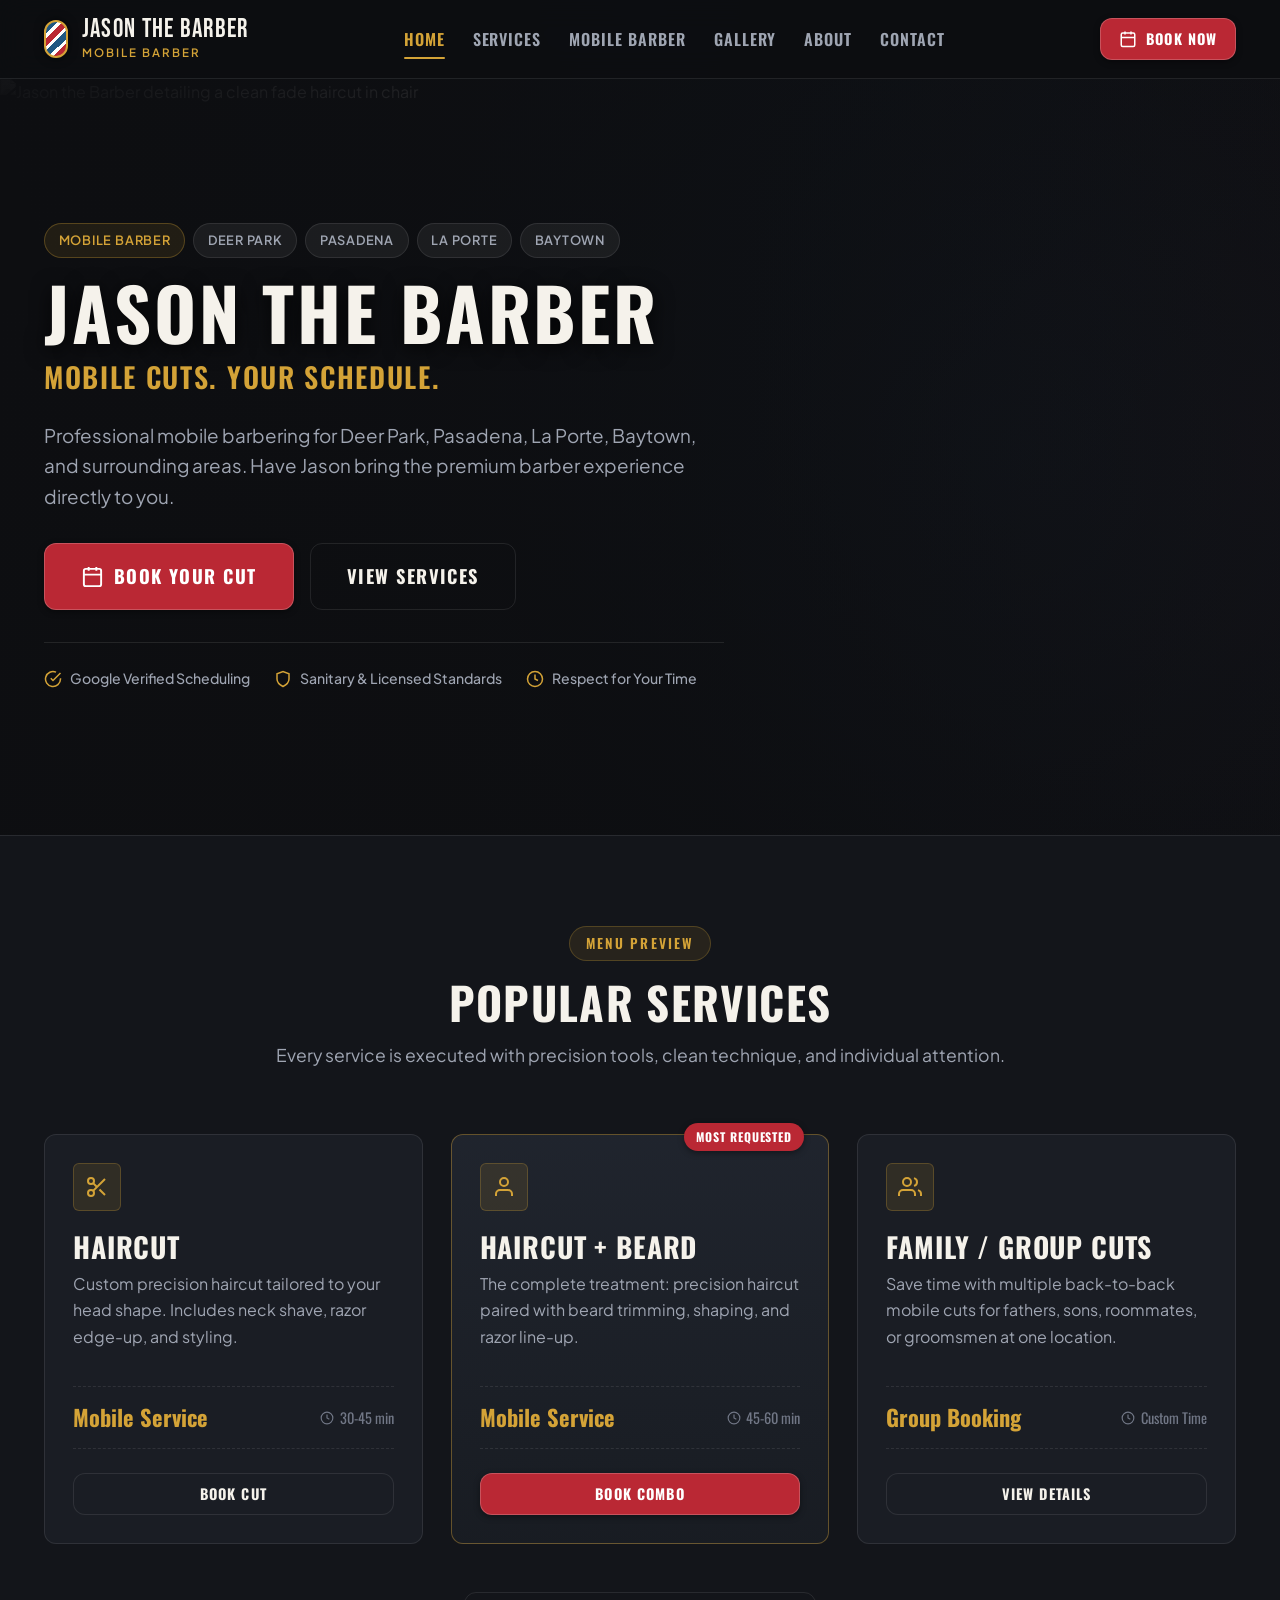
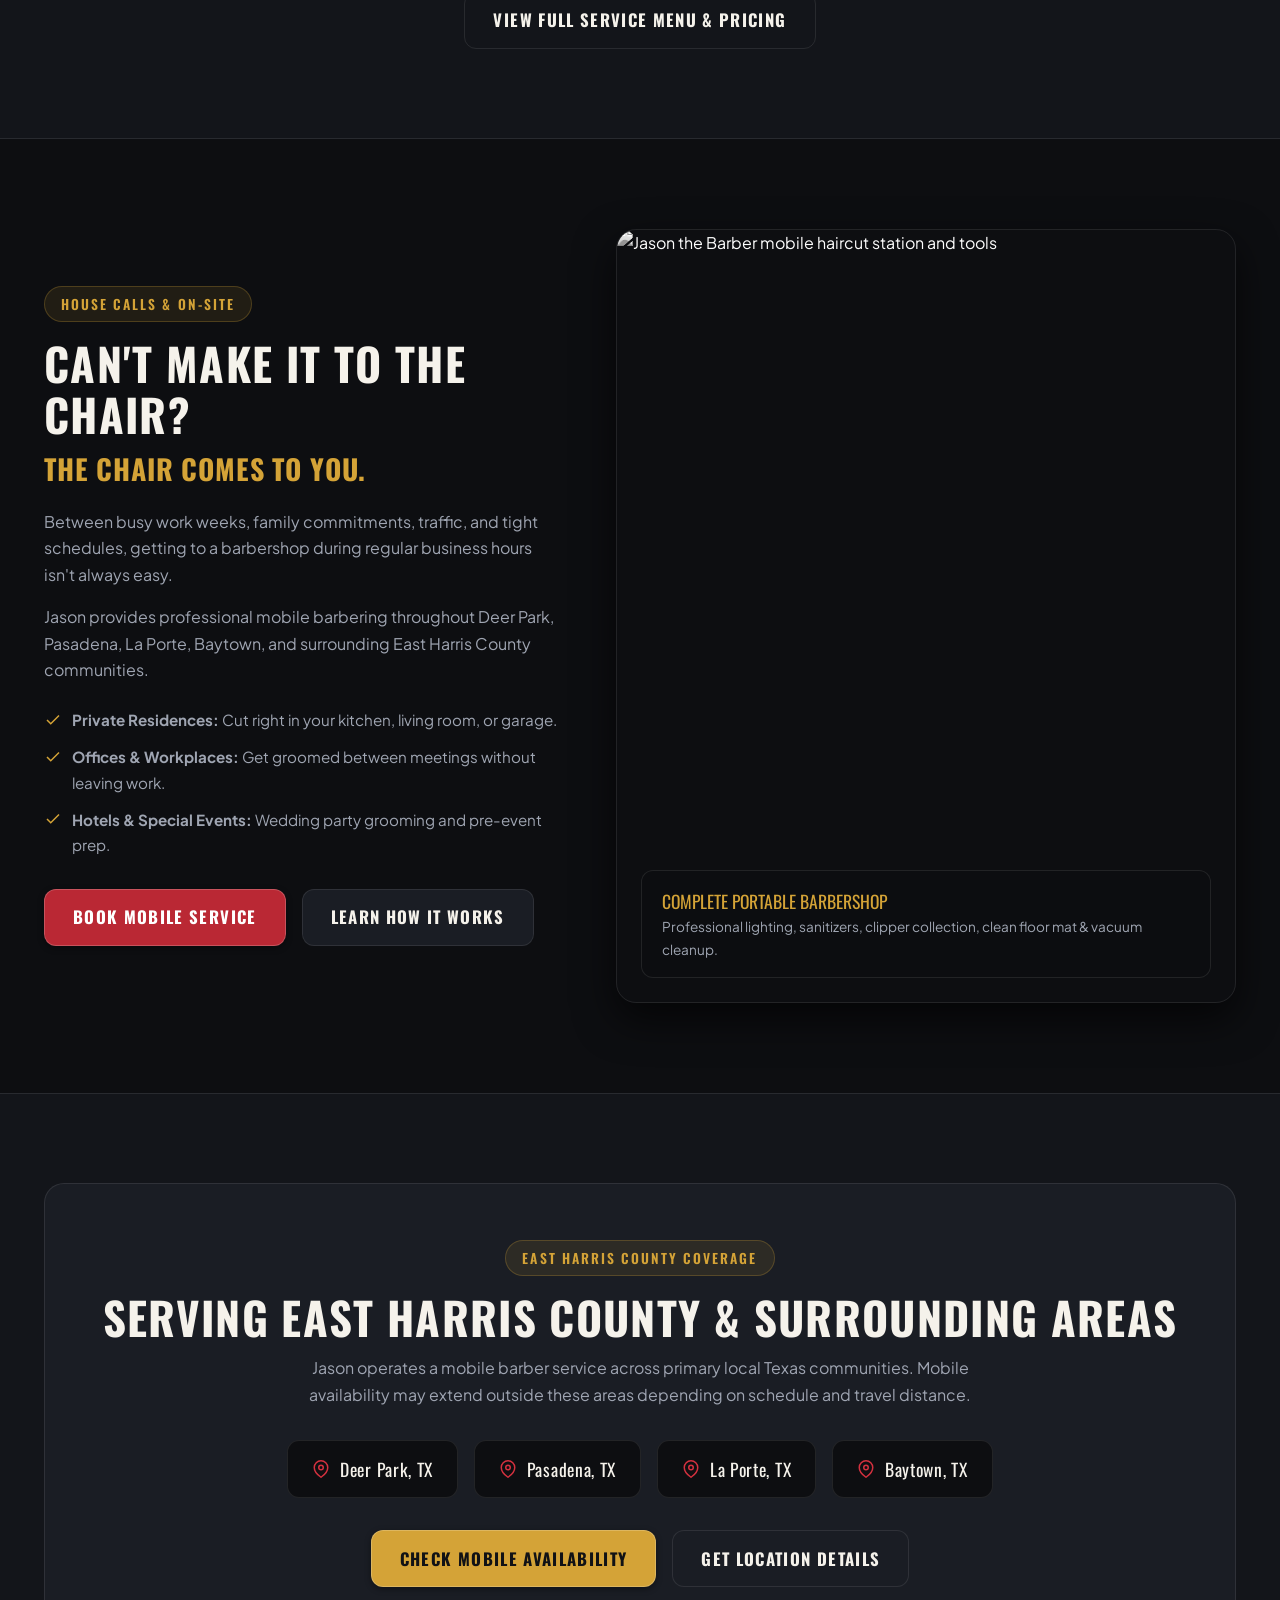
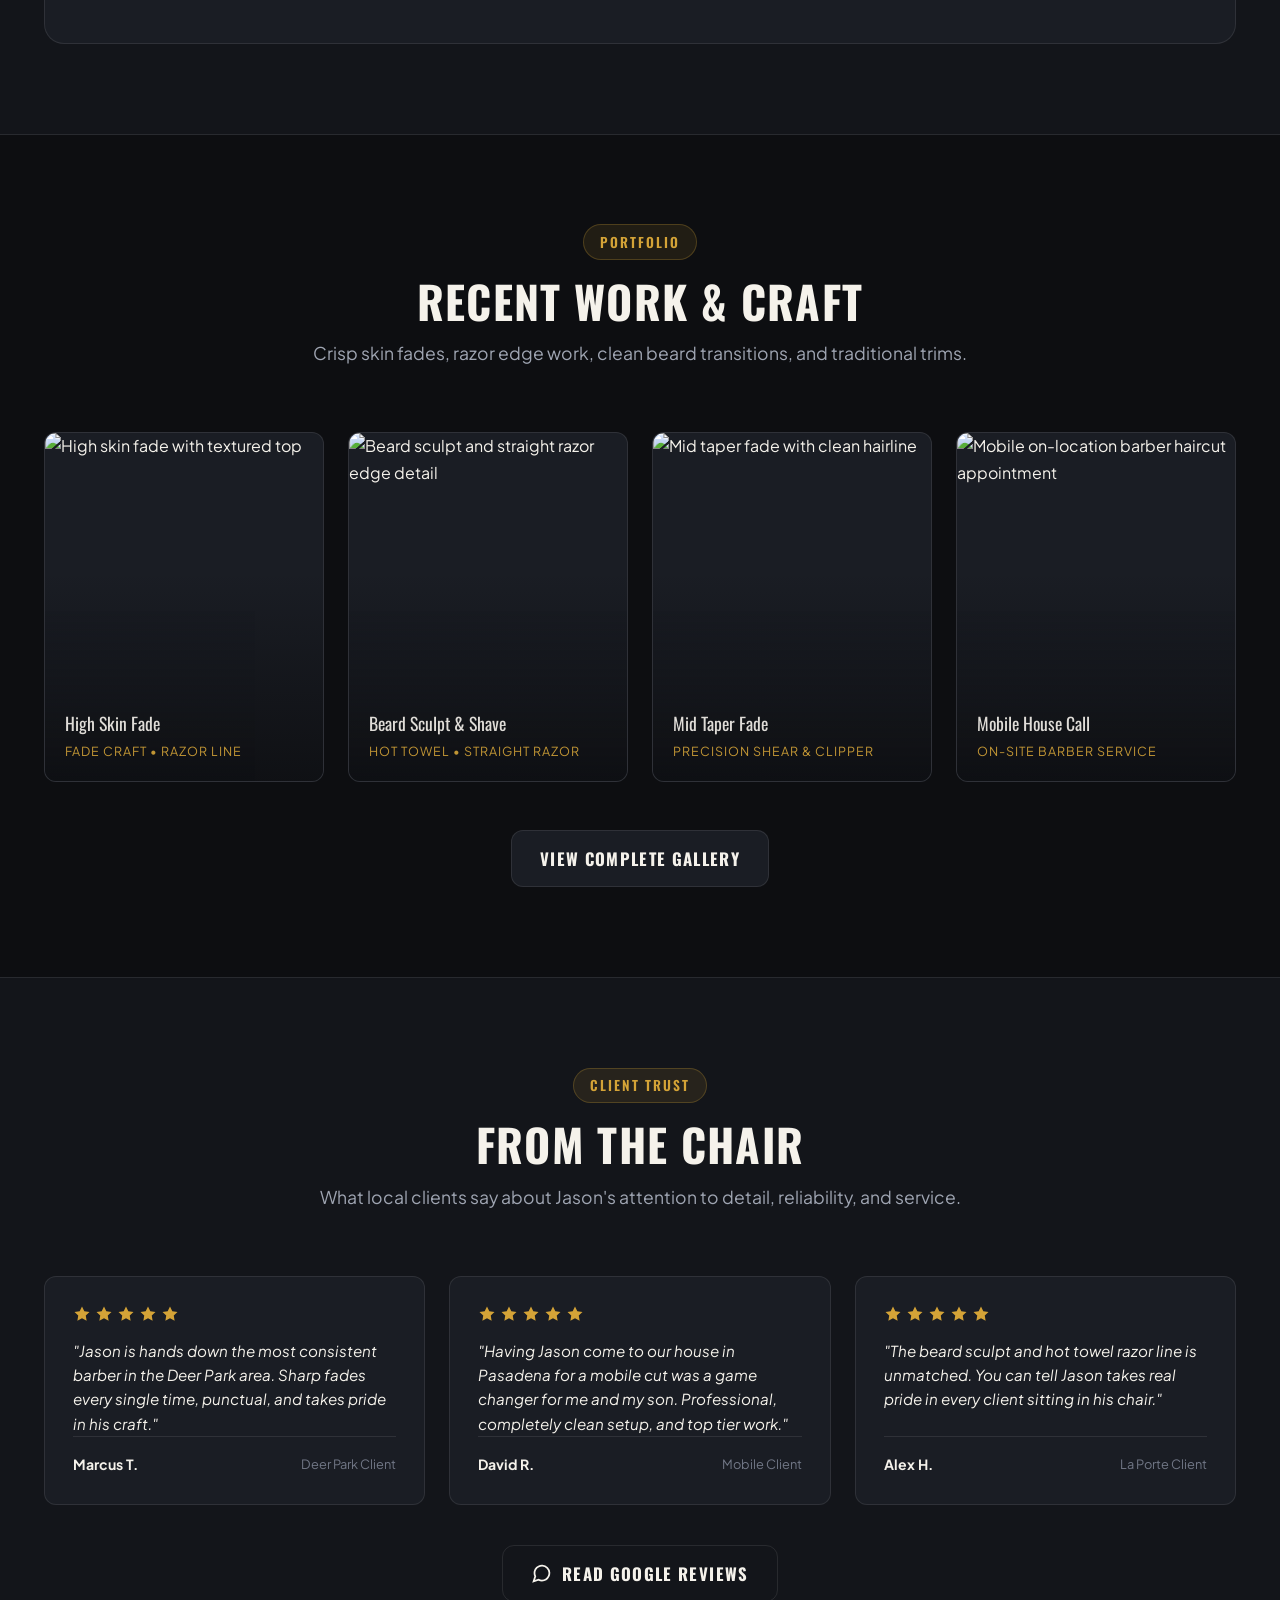
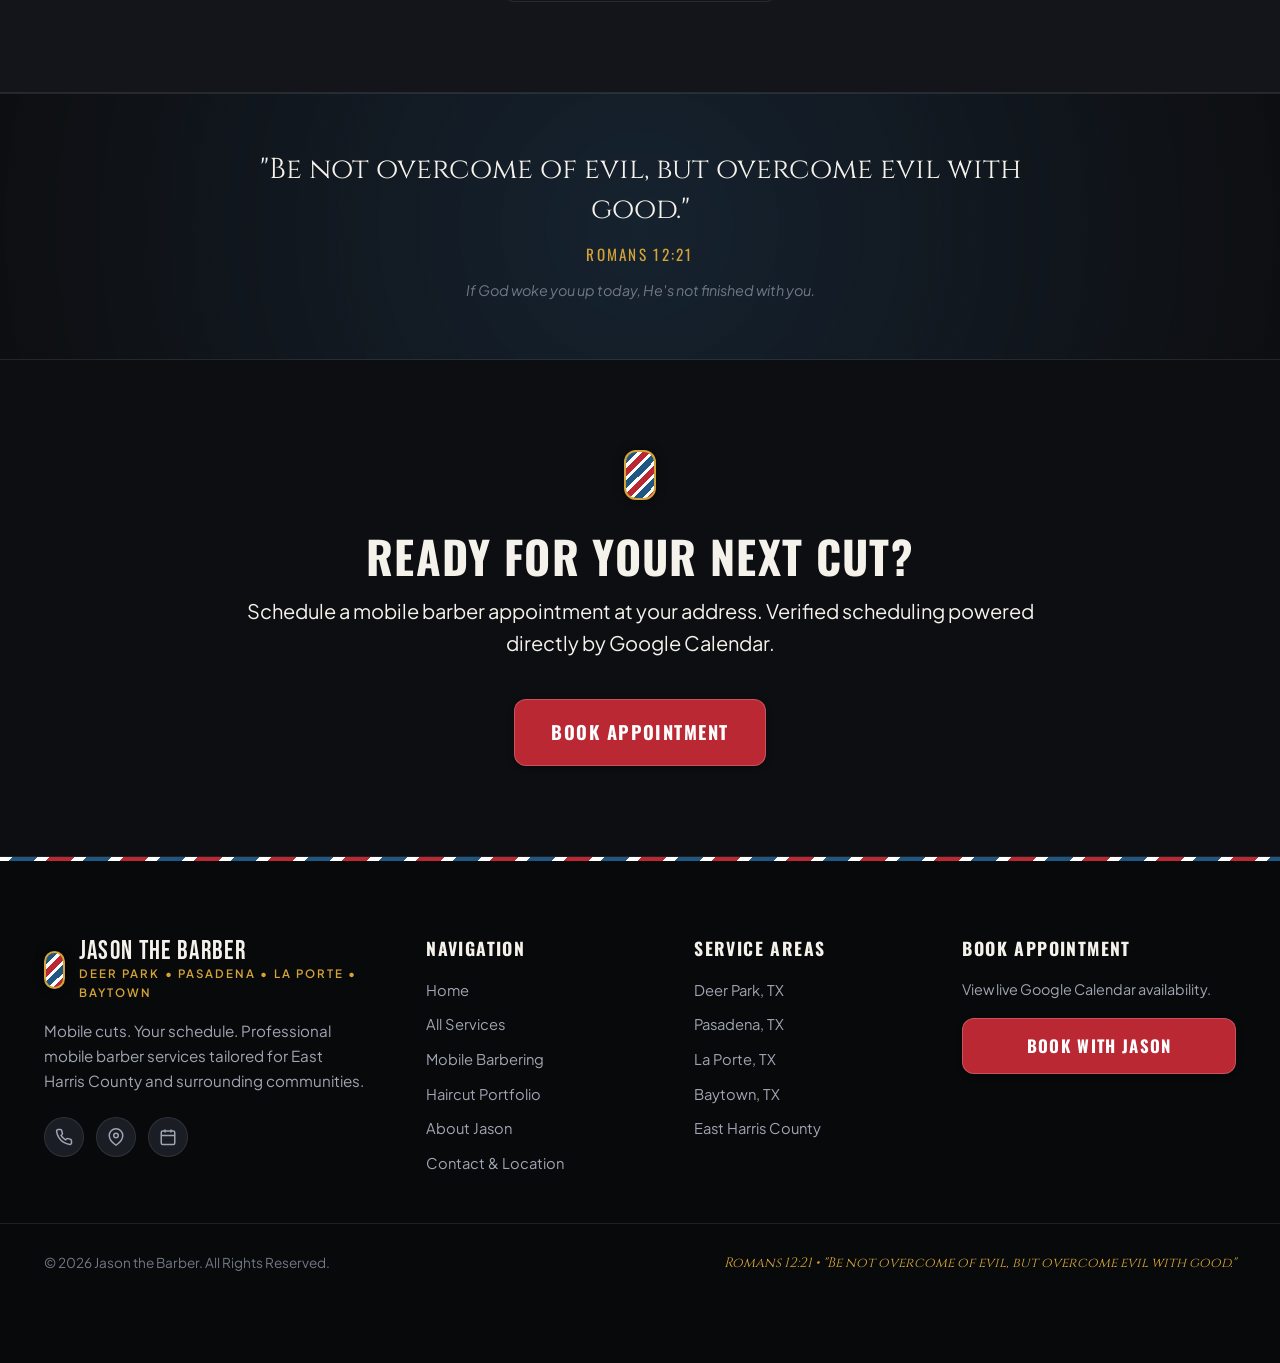
==== commit 25160eed: "Optimize for mobile by fixing cut-off sections" ====
--- a/index.html
+++ b/index.html
@@ -3,15 +3,15 @@
 <head>
   <meta charset="UTF-8">
   <meta name="viewport" content="width=device-width, initial-scale=1.0">
-  <title>Jason the Barber | Shop Cuts & Mobile Barber in Deer Park, Pasadena, La Porte & Baytown TX</title>
-  <meta name="description" content="Professional shop cuts and mobile barber house calls by Jason the Barber. Serving Deer Park, Pasadena, La Porte, Baytown, and East Harris County. Book directly via Google Calendar.">
+  <title>Jason the Barber | Mobile Barber in Deer Park, Pasadena, La Porte & Baytown TX</title>
+  <meta name="description" content="Professional mobile barber house calls by Jason the Barber. Serving Deer Park, Pasadena, La Porte, Baytown, and East Harris County. Book directly via Google Calendar.">
   <link rel="canonical" href="https://jasonthebarbertx.com/">
   
   <!-- Open Graph / Social -->
   <meta property="og:type" content="website">
   <meta property="og:url" content="https://jasonthebarbertx.com/">
-  <meta property="og:title" content="Jason the Barber | Shop Cuts & Mobile Barber Services">
-  <meta property="og:description" content="Professional in-shop and mobile barber services for Deer Park, Pasadena, La Porte, and Baytown, Texas. Book your cut today.">
+  <meta property="og:title" content="Jason the Barber | Mobile Barber Services">
+  <meta property="og:description" content="Professional mobile barber services for Deer Park, Pasadena, La Porte, and Baytown, Texas. Book your cut today.">
   <meta property="og:image" content="https://images.unsplash.com/photo-1503951914875-452162b0f3f1?q=80&w=1200&auto=format&fit=crop">
   <meta name="twitter:card" content="summary_large_image">
 
@@ -30,7 +30,7 @@
     "@type": "HairSalon",
     "name": "Jason the Barber",
     "image": "https://images.unsplash.com/photo-1503951914875-452162b0f3f1?q=80&w=1200&auto=format&fit=crop",
-    "description": "Professional in-shop and mobile barber services for Deer Park, Pasadena, La Porte, Baytown, and surrounding East Harris County areas.",
+    "description": "Professional mobile barber services for Deer Park, Pasadena, La Porte, Baytown, and surrounding East Harris County areas.",
     "priceRange": "$$",
     "areaServed": [
       {
@@ -96,7 +96,7 @@
         <div class="barber-pole-icon" aria-hidden="true"></div>
         <div class="brand-logo-text">
           <span class="brand-name">JASON THE BARBER</span>
-          <span class="brand-tagline">SHOP CUTS • MOBILE CUTS</span>
+          <span class="brand-tagline">MOBILE BARBER</span>
         </div>
       </a>
 
@@ -130,8 +130,7 @@
     <a href="./about/" class="mobile-nav-link">About</a>
     <a href="./contact/" class="mobile-nav-link">Contact</a>
     <div style="margin-top: 1.5rem; display: flex; flex-direction: column; gap: 0.75rem;">
-      <a href="./book/" class="btn btn-primary btn-block">BOOK SHOP CUT</a>
-      <a href="./book/#mobile" class="btn btn-gold btn-block">BOOK MOBILE BARBER</a>
+      <a href="./book/" class="btn btn-primary btn-block">BOOK APPOINTMENT</a>
     </div>
   </div>
 
@@ -165,7 +164,7 @@
       <div class="container">
         <div class="hero-content">
           <div class="hero-service-tags">
-            <span class="hero-pill highlight">In-Shop & Mobile</span>
+            <span class="hero-pill highlight">Mobile Barber</span>
             <span class="hero-pill">Deer Park</span>
             <span class="hero-pill">Pasadena</span>
             <span class="hero-pill">La Porte</span>
@@ -173,10 +172,10 @@
           </div>
 
           <h1 class="hero-title">JASON THE BARBER</h1>
-          <div class="hero-subtitle">Shop Cuts. Mobile Cuts. Your Schedule.</div>
+          <div class="hero-subtitle">Mobile Cuts. Your Schedule.</div>
           
           <p class="hero-body">
-            Professional barbering for Deer Park, Pasadena, La Porte, Baytown, and surrounding areas. Book with Jason at the shop or have him bring the barber experience directly to you.
+            Professional mobile barbering for Deer Park, Pasadena, La Porte, Baytown, and surrounding areas. Have Jason bring the premium barber experience directly to you.
           </p>
 
           <div class="hero-actions">
@@ -184,10 +183,6 @@
               <svg class="btn-icon" viewBox="0 0 24 24" fill="none" stroke="currentColor" stroke-width="2"><rect x="3" y="4" width="18" height="18" rx="2" ry="2"></rect><line x1="16" y1="2" x2="16" y2="6"></line><line x1="8" y1="2" x2="8" y2="6"></line><line x1="3" y1="10" x2="21" y2="10"></line></svg>
               BOOK YOUR CUT
             </a>
-            <a href="./book/#mobile" class="btn btn-gold btn-lg" id="heroMobileBookBtn">
-              <svg class="btn-icon" viewBox="0 0 24 24" fill="none" stroke="currentColor" stroke-width="2"><path d="M14 2H6a2 2 0 0 0-2 2v16a2 2 0 0 0 2 2h12a2 2 0 0 0 2-2V8z"></path><polyline points="14 2 14 8 20 8"></polyline><line x1="16" y1="13" x2="8" y2="13"></line><line x1="16" y1="17" x2="8" y2="17"></line><polyline points="10 9 9 9 8 9"></polyline></svg>
-              BOOK MOBILE
-            </a>
             <a href="./services/" class="btn btn-outline btn-lg" id="heroViewServicesBtn">
               VIEW SERVICES
             </a>
@@ -206,73 +201,6 @@
               <svg viewBox="0 0 24 24" fill="none" stroke="currentColor" stroke-width="2"><circle cx="12" cy="12" r="10"></circle><polyline points="12 6 12 12 16 14"></polyline></svg>
               <span>Respect for Your Time</span>
             </div>
-          </div>
-        </div>
-      </div>
-    </section>
-
-    <!-- Intro: The Chair Is Ready -->
-    <section class="section" id="introSection">
-      <div class="container">
-        <div class="section-header">
-          <div class="section-badge">Authentic Barber Craft</div>
-          <h2>THE CHAIR IS READY</h2>
-          <p class="section-subtitle">
-            When you book with Jason, you get a dedicated personal barber who values consistency, clean work, and your schedule.
-          </p>
-        </div>
-
-        <div class="dual-feature-grid">
-          <!-- Shop Box -->
-          <div class="feature-box shop-box" id="shopExperienceCard">
-            <div>
-              <span class="feature-tag">Traditional Craft</span>
-              <h3>THE IN-SHOP EXPERIENCE</h3>
-              <p>
-                Step into a relaxed, focused environment built around timeless barber craftsmanship. Straight razor edges, hot lather, precision clipper work, and detailed beard shaping.
-              </p>
-              <div class="feature-list">
-                <div class="feature-list-item">
-                  <svg viewBox="0 0 24 24" fill="none" stroke="currentColor" stroke-width="2"><polyline points="20 6 9 17 4 12"></polyline></svg>
-                  <span>One-on-one appointments without rushed assembly lines</span>
-                </div>
-                <div class="feature-list-item">
-                  <svg viewBox="0 0 24 24" fill="none" stroke="currentColor" stroke-width="2"><polyline points="20 6 9 17 4 12"></polyline></svg>
-                  <span>Precision skin fades, classic tapers, and scissor crops</span>
-                </div>
-                <div class="feature-list-item">
-                  <svg viewBox="0 0 24 24" fill="none" stroke="currentColor" stroke-width="2"><polyline points="20 6 9 17 4 12"></polyline></svg>
-                  <span>Straight razor beard detailing and hot towel treatment</span>
-                </div>
-              </div>
-            </div>
-            <a href="./book/#shop" class="btn btn-secondary btn-block">BOOK AT THE SHOP</a>
-          </div>
-
-          <!-- Mobile Box -->
-          <div class="feature-box mobile-box" id="mobileExperienceCard">
-            <div>
-              <span class="feature-tag">On-Demand Convenience</span>
-              <h3>THE MOBILE BARBER EXPERIENCE</h3>
-              <p>
-                No travel, no traffic, and no waiting rooms. Jason brings the full barbershop experience directly to your home, office, hotel, workplace, or private event.
-              </p>
-              <div class="feature-list">
-                <div class="feature-list-item">
-                  <svg viewBox="0 0 24 24" fill="none" stroke="currentColor" stroke-width="2"><polyline points="20 6 9 17 4 12"></polyline></svg>
-                  <span>Professional portable setup with drop-mat and clean vacuum</span>
-                </div>
-                <div class="feature-list-item">
-                  <svg viewBox="0 0 24 24" fill="none" stroke="currentColor" stroke-width="2"><polyline points="20 6 9 17 4 12"></polyline></svg>
-                  <span>Serving Deer Park, Pasadena, La Porte, and Baytown, TX</span>
-                </div>
-                <div class="feature-list-item">
-                  <svg viewBox="0 0 24 24" fill="none" stroke="currentColor" stroke-width="2"><polyline points="20 6 9 17 4 12"></polyline></svg>
-                  <span>Ideal for busy professionals, fathers & sons, and groom events</span>
-                </div>
-              </div>
-            </div>
-            <a href="./mobile-barber/" class="btn btn-primary btn-block">EXPLORE MOBILE SERVICE</a>
           </div>
         </div>
       </div>
@@ -289,7 +217,7 @@
           </p>
         </div>
 
-        <div class="grid-4">
+        <div class="grid-3">
           <!-- Haircut -->
           <div class="card" id="cardHaircut">
             <div class="card-icon">
@@ -298,13 +226,13 @@
             <h3 class="card-title">Haircut</h3>
             <p>Custom precision haircut tailored to your head shape. Includes neck shave, razor edge-up, and styling.</p>
             <div class="card-meta">
-              <span class="card-price">Shop Service</span>
+              <span class="card-price">Mobile Service</span>
               <span class="card-duration">
                 <svg viewBox="0 0 24 24" fill="none" stroke="currentColor" stroke-width="2"><circle cx="12" cy="12" r="10"></circle><polyline points="12 6 12 12 16 14"></polyline></svg>
                 30-45 min
               </span>
             </div>
-            <a href="./book/#shop" class="btn btn-secondary btn-sm btn-block">BOOK CUT</a>
+            <a href="./book/" class="btn btn-secondary btn-sm btn-block">BOOK CUT</a>
           </div>
 
           <!-- Haircut + Beard -->
@@ -316,30 +244,13 @@
             <h3 class="card-title">Haircut + Beard</h3>
             <p>The complete treatment: precision haircut paired with beard trimming, shaping, and razor line-up.</p>
             <div class="card-meta">
-              <span class="card-price">Shop Service</span>
+              <span class="card-price">Mobile Service</span>
               <span class="card-duration">
                 <svg viewBox="0 0 24 24" fill="none" stroke="currentColor" stroke-width="2"><circle cx="12" cy="12" r="10"></circle><polyline points="12 6 12 12 16 14"></polyline></svg>
                 45-60 min
               </span>
             </div>
-            <a href="./book/#shop" class="btn btn-primary btn-sm btn-block">BOOK COMBO</a>
-          </div>
-
-          <!-- Mobile Haircut -->
-          <div class="card" id="cardMobileCut">
-            <div class="card-icon">
-              <svg viewBox="0 0 24 24" fill="none" stroke="currentColor" stroke-width="2"><rect x="1" y="3" width="15" height="13"></rect><polygon points="16 8 20 8 23 11 23 16 16 16 16 8"></polygon><circle cx="5.5" cy="18.5" r="2.5"></circle><circle cx="18.5" cy="18.5" r="2.5"></circle></svg>
-            </div>
-            <h3 class="card-title">Mobile Haircut</h3>
-            <p>Jason travels directly to your home or office with a complete sanitized setup for a full haircut service.</p>
-            <div class="card-meta">
-              <span class="card-price">Mobile Service</span>
-              <span class="card-duration">
-                <svg viewBox="0 0 24 24" fill="none" stroke="currentColor" stroke-width="2"><circle cx="12" cy="12" r="10"></circle><polyline points="12 6 12 12 16 14"></polyline></svg>
-                House Call
-              </span>
-            </div>
-            <a href="./book/#mobile" class="btn btn-gold btn-sm btn-block">BOOK MOBILE</a>
+            <a href="./book/" class="btn btn-primary btn-sm btn-block">BOOK COMBO</a>
           </div>
 
           <!-- Mobile Combo / Group -->
@@ -427,7 +338,7 @@
           <div class="section-badge">East Harris County Coverage</div>
           <h2>SERVING EAST HARRIS COUNTY & SURROUNDING AREAS</h2>
           <p style="max-width: 700px; margin: 0 auto 1.5rem auto;">
-            Jason operates both in-shop and mobile across primary local Texas communities. Mobile availability may extend outside these areas depending on schedule and travel distance.
+            Jason operates a mobile barber service across primary local Texas communities. Mobile availability may extend outside these areas depending on schedule and travel distance.
           </p>
 
           <div class="cities-pills-grid">
@@ -622,11 +533,10 @@
         <div class="barber-pole-icon" style="width: 32px; height: 50px; margin-bottom: 1.5rem;" aria-hidden="true"></div>
         <h2>READY FOR YOUR NEXT CUT?</h2>
         <p class="lead" style="margin-bottom: 2.5rem;">
-          Select whether you'd like to visit the shop or schedule a mobile barber appointment at your address. Verified scheduling powered directly by Google Calendar.
+          Schedule a mobile barber appointment at your address. Verified scheduling powered directly by Google Calendar.
         </p>
         <div style="display: flex; gap: 1.25rem; justify-content: center; flex-wrap: wrap;">
-          <a href="./book/#shop" class="btn btn-secondary btn-lg" id="bottomBookShopBtn">BOOK IN SHOP</a>
-          <a href="./book/#mobile" class="btn btn-primary btn-lg" id="bottomBookMobileBtn">BOOK MOBILE BARBER</a>
+          <a href="./book/" class="btn btn-primary btn-lg" id="bottomBookMobileBtn">BOOK APPOINTMENT</a>
         </div>
       </div>
     </section>
@@ -647,7 +557,7 @@
               </div>
             </div>
             <p class="footer-brand-desc">
-              Shop cuts. Mobile cuts. Your schedule. Professional barber services tailored for East Harris County and surrounding communities.
+              Mobile cuts. Your schedule. Professional mobile barber services tailored for East Harris County and surrounding communities.
             </p>
             <div class="footer-social-links">
               <a href="./contact/" class="social-link-btn" aria-label="Phone and Contact">
@@ -688,7 +598,7 @@
           <div>
             <h4 class="footer-heading">Book Appointment</h4>
             <p style="font-size: 0.9rem; color: var(--color-text-muted); margin-bottom: 1rem;">
-              Select shop or mobile booking to view live Google Calendar availability.
+              View live Google Calendar availability.
             </p>
             <a href="./book/" class="btn btn-primary btn-block">BOOK WITH JASON</a>
           </div>
--- a/assets/css/styles.css
+++ b/assets/css/styles.css
@@ -71,6 +71,8 @@
   box-sizing: border-box;
   margin: 0;
   padding: 0;
+  overflow-wrap: break-word;
+  word-wrap: break-word;
 }
 
 html {
@@ -98,7 +100,7 @@
   -moz-osx-font-smoothing: grayscale;
 }
 
-img, svg, picture, video {
+img, svg, picture, video, iframe {
   display: block;
   max-width: 100%;
   height: auto;
@@ -203,8 +205,8 @@
   max-width: var(--container-max);
   margin-left: auto;
   margin-right: auto;
-  padding-left: 1.5rem;
-  padding-right: 1.5rem;
+  padding-left: clamp(1rem, 4vw, 1.5rem);
+  padding-right: clamp(1rem, 4vw, 1.5rem);
 }
 
 .container-narrow {
@@ -869,10 +871,6 @@
   height: 4px;
 }
 
-.feature-box.shop-box::before {
-  background: var(--color-blue);
-}
-
 .feature-box.mobile-box::before {
   background: var(--color-red);
 }
@@ -885,10 +883,6 @@
   text-transform: uppercase;
   margin-bottom: 0.75rem;
   display: inline-block;
-}
-
-.feature-box.shop-box .feature-tag {
-  color: var(--color-sky);
 }
 
 .feature-box.mobile-box .feature-tag {
@@ -1056,7 +1050,7 @@
 
 .gallery-grid {
   display: grid;
-  grid-template-columns: repeat(auto-fill, minmax(280px, 1fr));
+  grid-template-columns: repeat(auto-fill, minmax(min(280px, 100%), 1fr));
   gap: 1.5rem;
 }
 
@@ -1214,10 +1208,6 @@
   position: relative;
 }
 
-.booking-card.shop-card {
-  border-top: 5px solid var(--color-blue);
-}
-
 .booking-card.mobile-card {
   border-top: 5px solid var(--color-red);
 }
@@ -1248,9 +1238,11 @@
   flex-direction: column;
   align-items: center;
   justify-content: center;
-  padding: 2rem;
+  padding: clamp(1rem, 3vw, 2rem);
   text-align: center;
   margin-top: 1.5rem;
+  width: 100%;
+  overflow: hidden;
 }
 
 /* --------------------------------------------------------------------------
